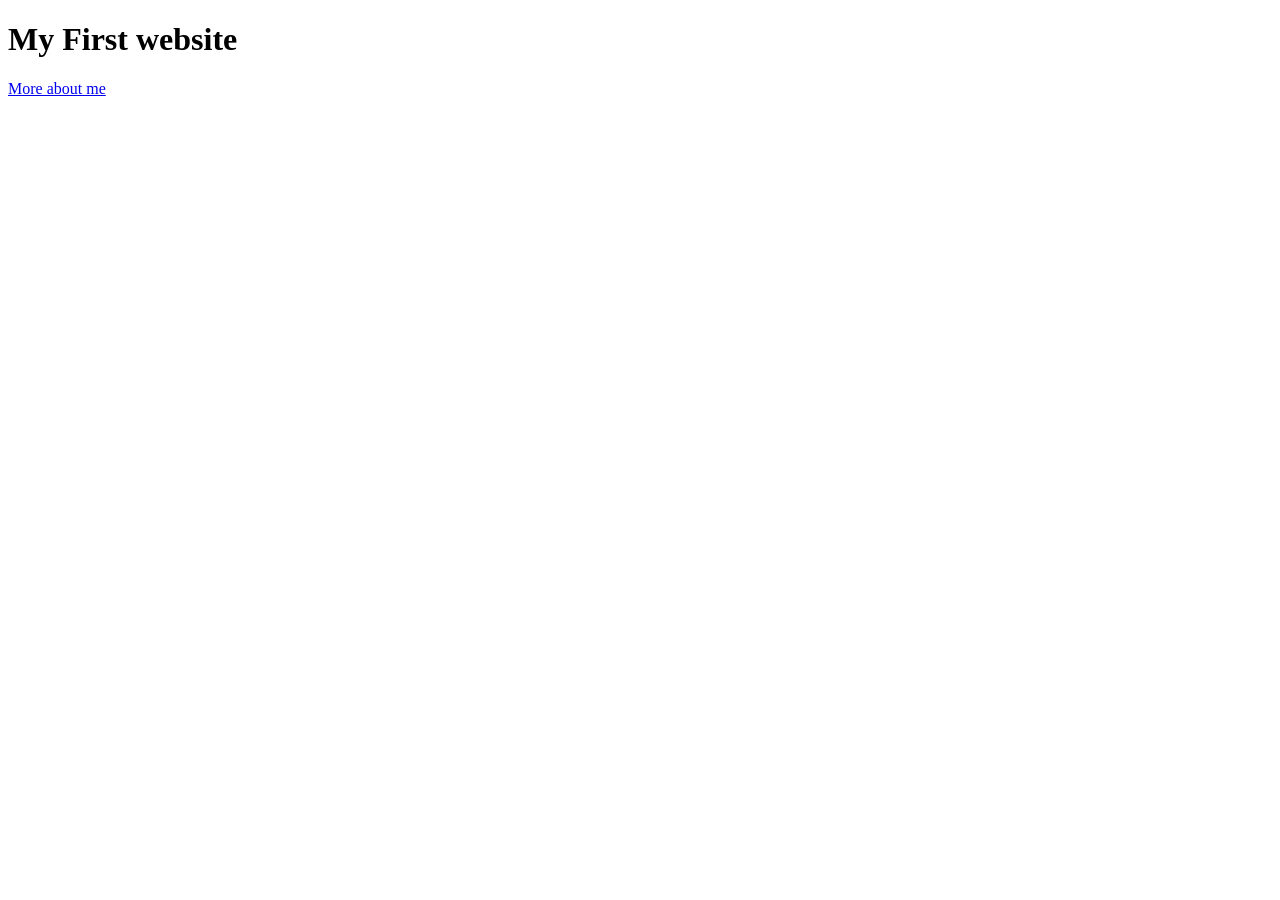
==== index.html @ 54c3e854 "first commit" ====
<!DOCTYPE html>
<!--[if lt IE 7]>      <html class="no-js lt-ie9 lt-ie8 lt-ie7"> <![endif]-->
<!--[if IE 7]>         <html class="no-js lt-ie9 lt-ie8"> <![endif]-->
<!--[if IE 8]>         <html class="no-js lt-ie9"> <![endif]-->
<!--[if gt IE 8]>      <html class="no-js"> <!--<![endif]-->
<html>
  <head>
    <meta charset="utf-8">
    <meta http-equiv="X-UA-Compatible" content="IE=edge">
    <title> Welcom to my website</title>
    <meta name="description" content="">
    <meta name="viewport" content="width=device-width, initial-scale=1">
    <link rel="stylesheet" href="">
  </head>
  <body>
    <!--[if lt IE 7]>
      <p class="browsehappy">You are using an <strong>outdated</strong> browser. Please <a href="#">upgrade your browser</a> to improve your experience.</p>
    <![endif]-->
    

    <h1>My First website</h1>

    <p> <a href=" ./aboutme.html"> More about me</p>

    <script src="" async defer></script>
  </body>
</html>
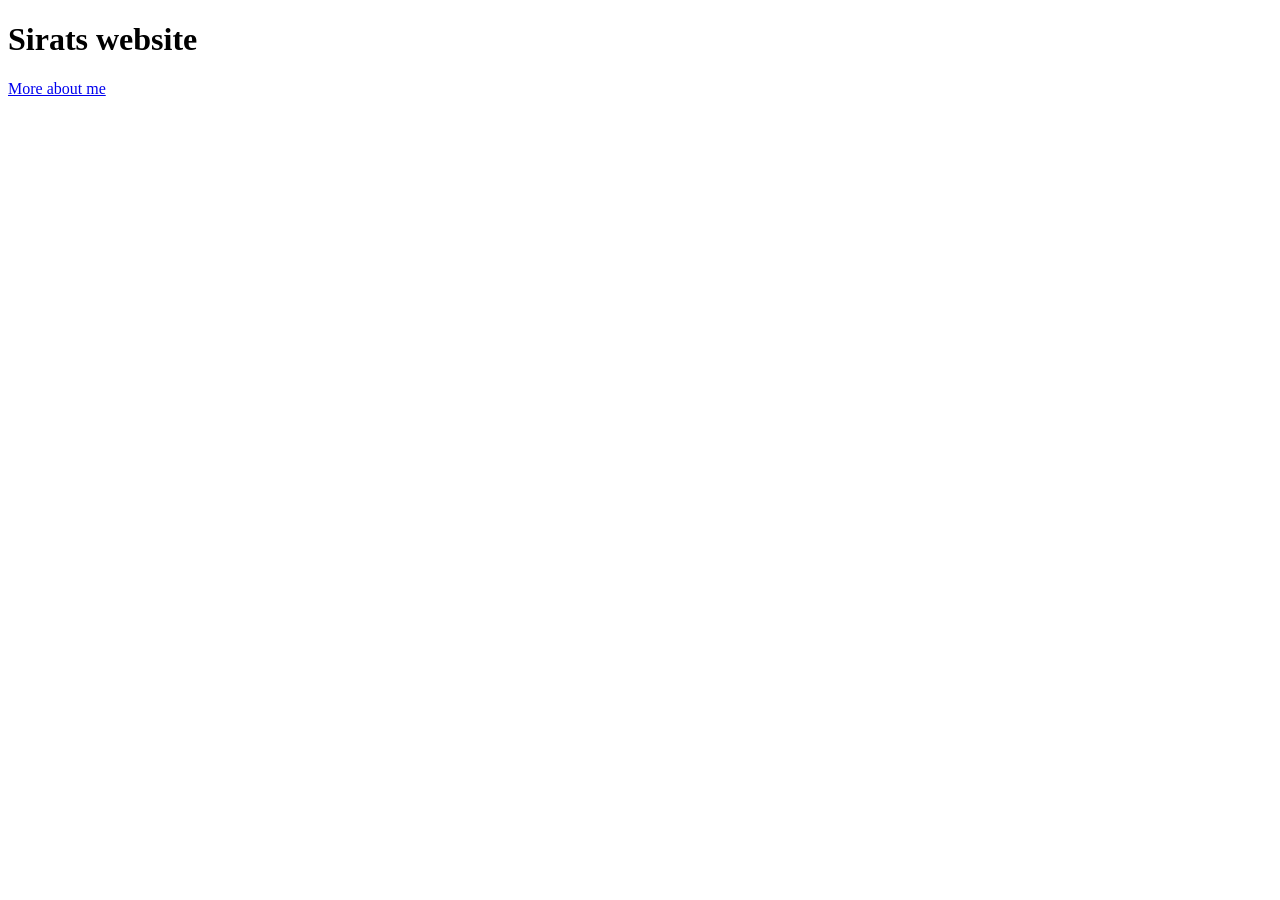
==== commit 6badf7e8: "first change" ====
--- a/index.html
+++ b/index.html
@@ -18,7 +18,7 @@
     <![endif]-->
     
 
-    <h1>My First website</h1>
+    <h1>Sirats website</h1>
 
     <p> <a href=" ./aboutme.html"> More about me</p>
 
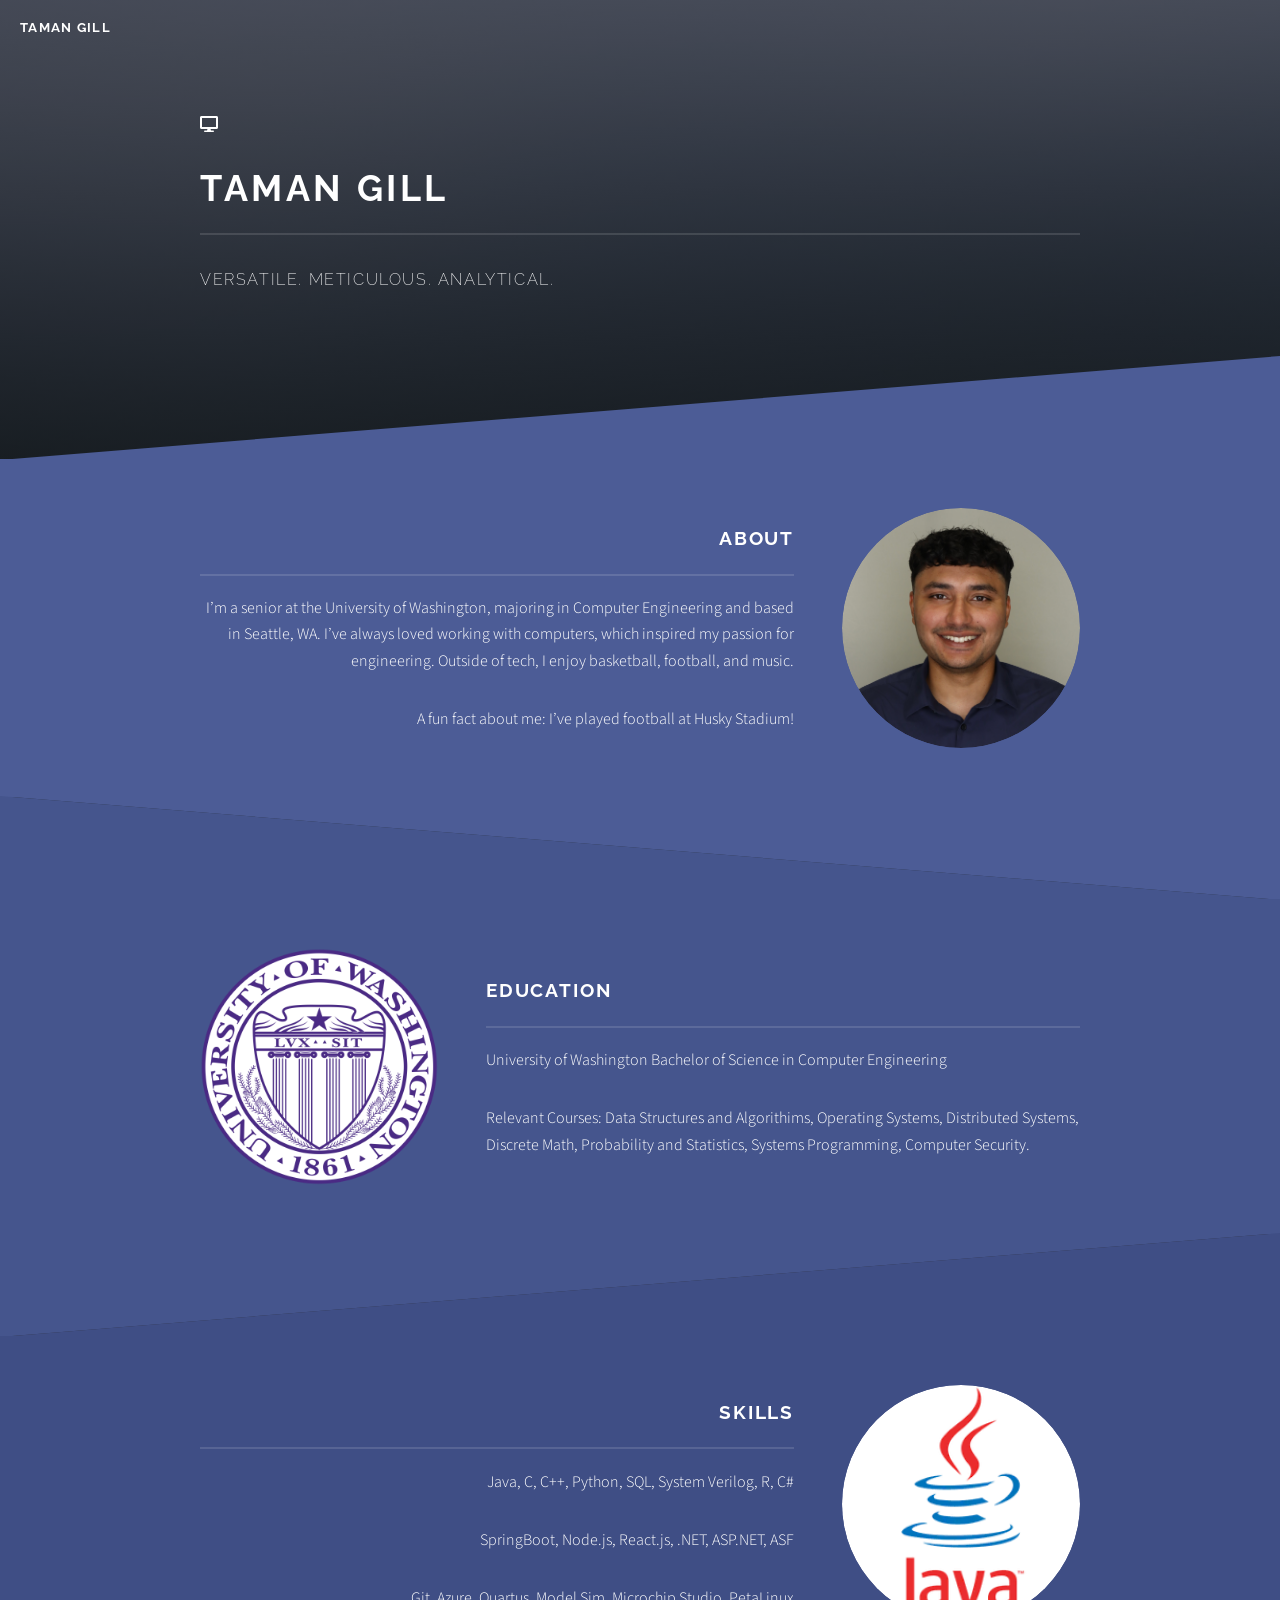
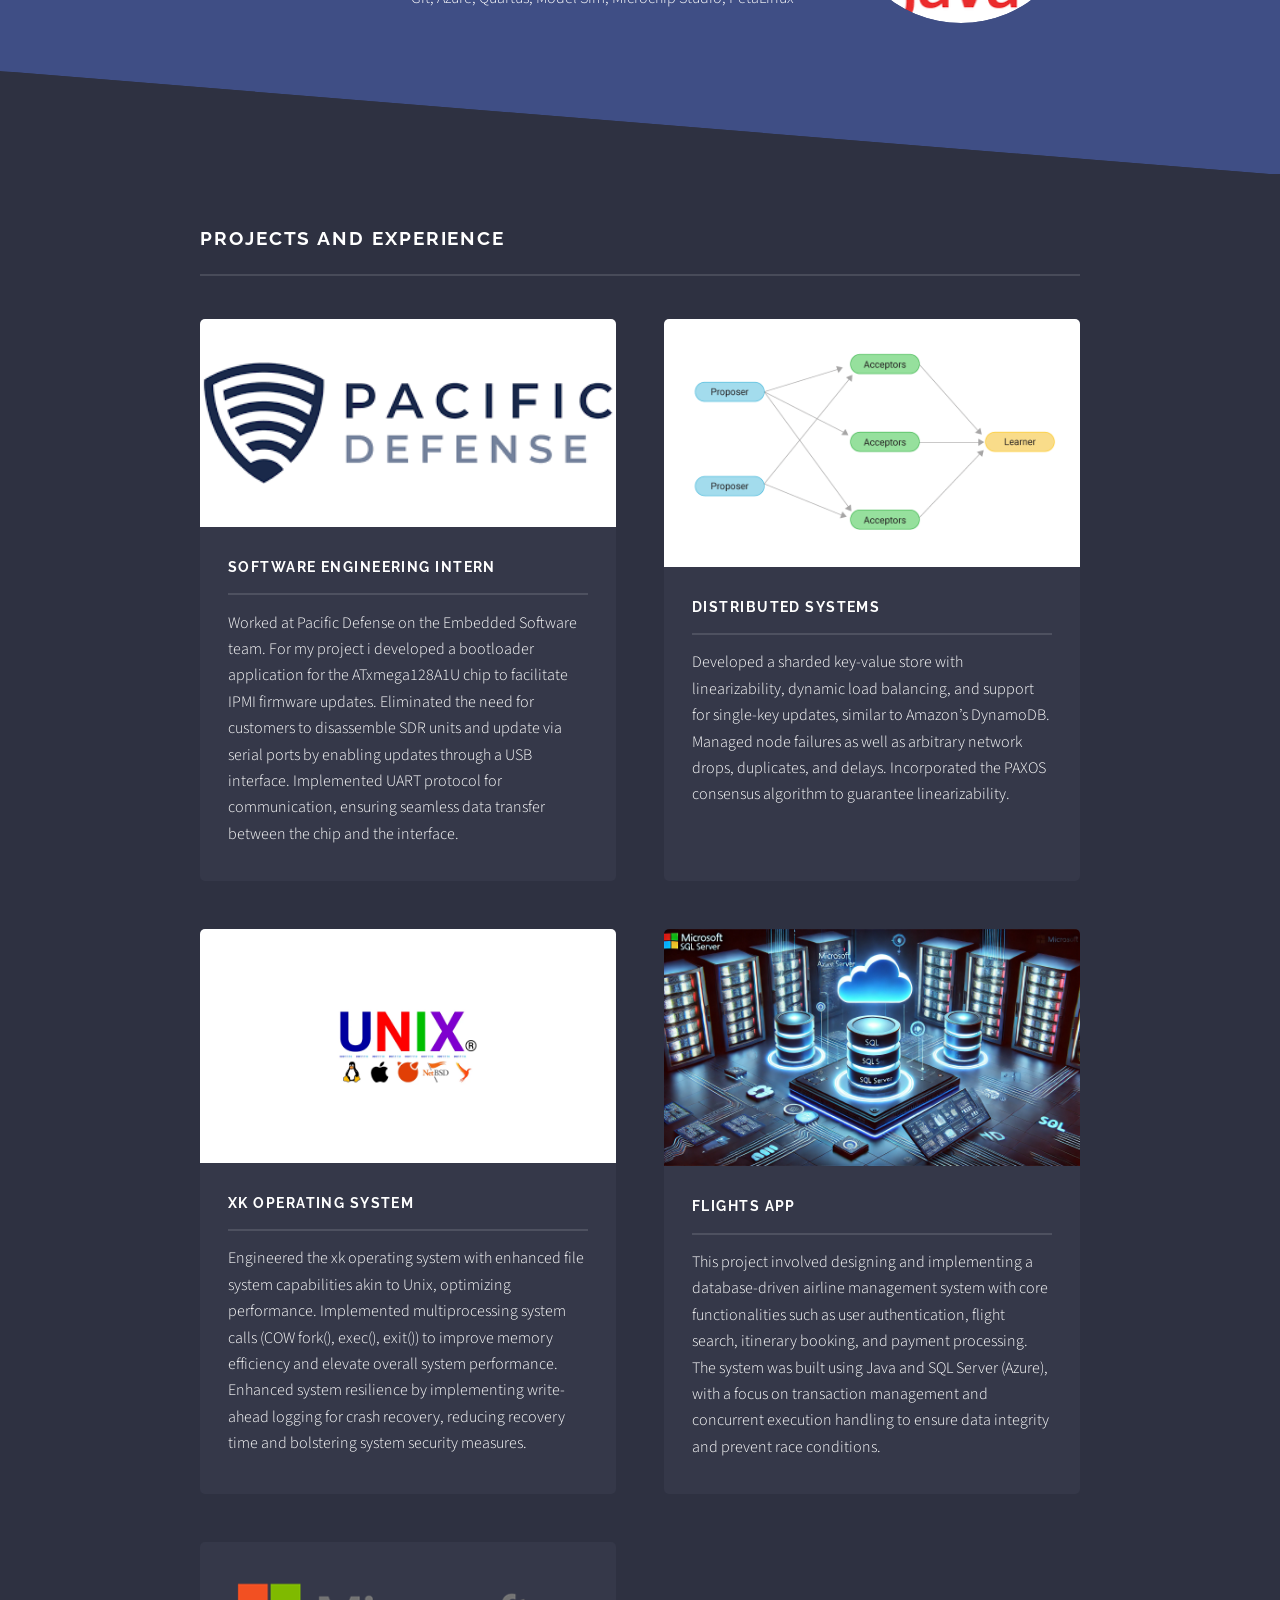
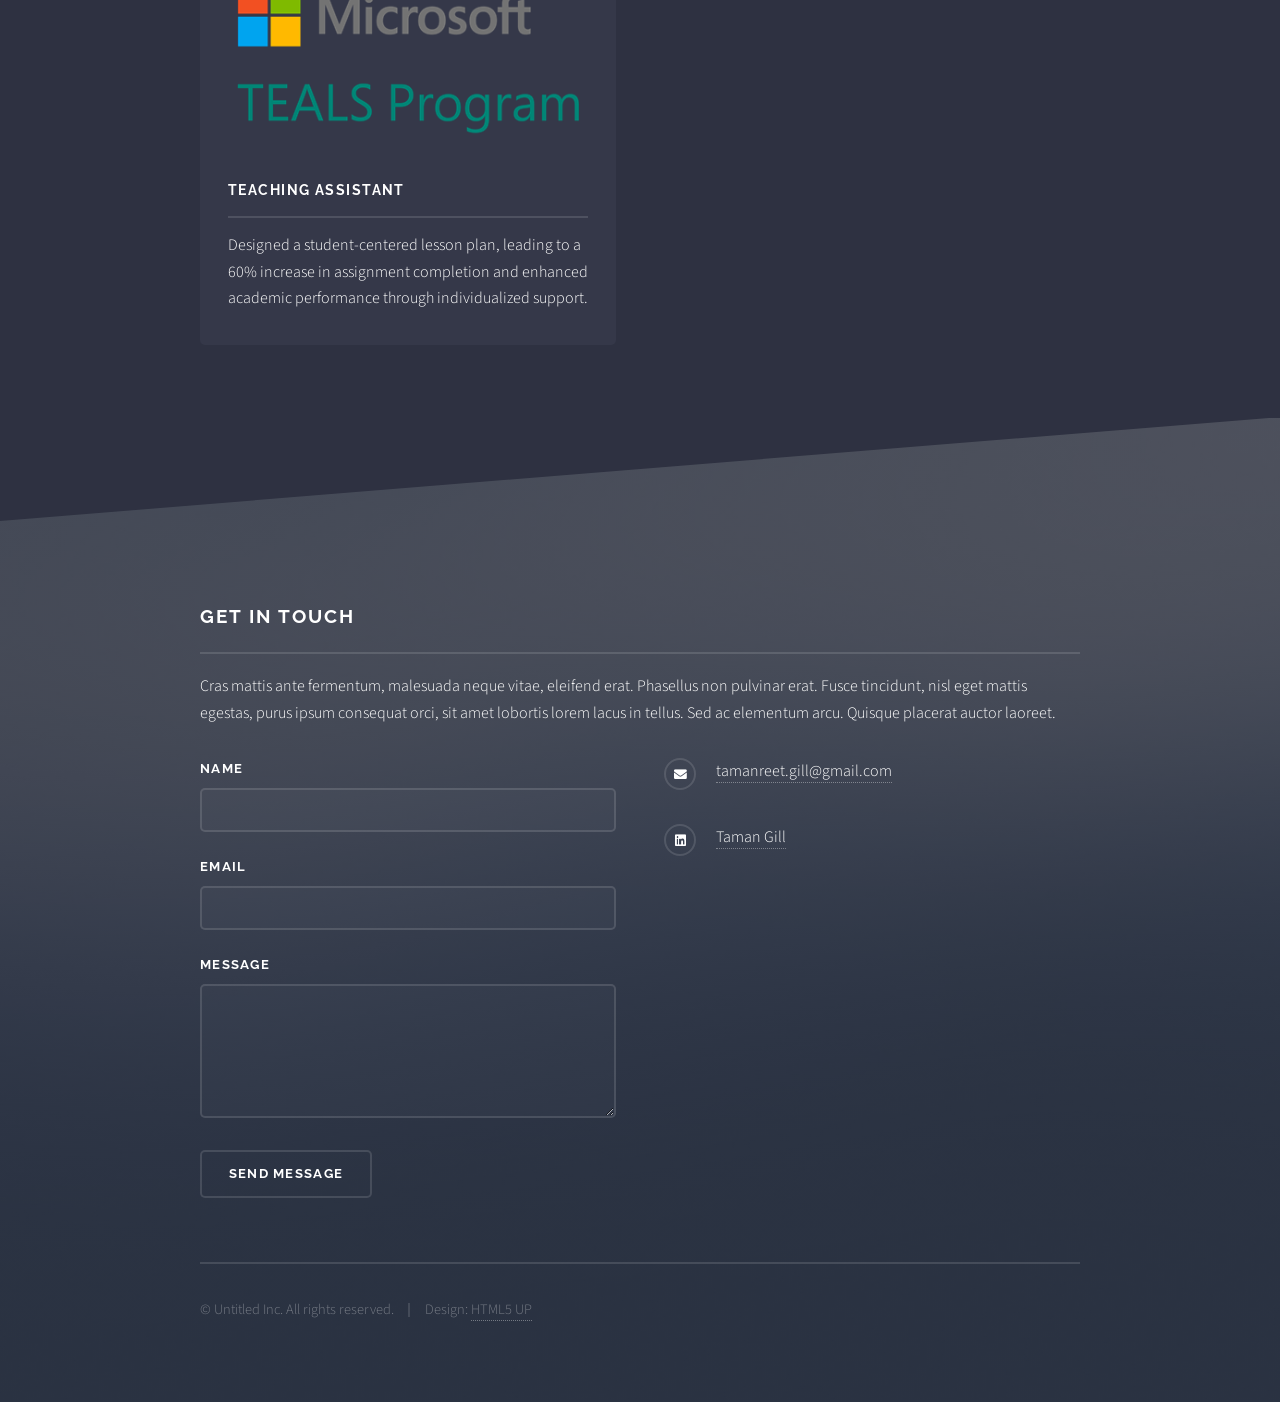
==== commit e090055b: "first commit" ====
--- a/index.html
+++ b/index.html
@@ -1,27 +1,194 @@
-<!DOCTYPE html>
-<!--[if lt IE 7]>      <html class="no-js lt-ie9 lt-ie8 lt-ie7"> <![endif]-->
-<!--[if IE 7]>         <html class="no-js lt-ie9 lt-ie8"> <![endif]-->
-<!--[if IE 8]>         <html class="no-js lt-ie9"> <![endif]-->
-<!--[if gt IE 8]>      <html class="no-js"> <!--<![endif]-->
+<!DOCTYPE HTML>
 <html>
-  <head>
-    <meta charset="utf-8">
-    <meta http-equiv="X-UA-Compatible" content="IE=edge">
-    <title> Welcom to my website</title>
-    <meta name="description" content="">
-    <meta name="viewport" content="width=device-width, initial-scale=1">
-    <link rel="stylesheet" href="">
-  </head>
-  <body>
-    <!--[if lt IE 7]>
-      <p class="browsehappy">You are using an <strong>outdated</strong> browser. Please <a href="#">upgrade your browser</a> to improve your experience.</p>
-    <![endif]-->
-    
+	<head>
+		<title>Taman Gill</title>
+		<meta charset="utf-8" />
+		<meta name="viewport" content="width=device-width, initial-scale=1, user-scalable=no" />
+		<link rel="stylesheet" href="assets/css/main.css" />
+		<noscript><link rel="stylesheet" href="assets/css/noscript.css" /></noscript>
+	</head>
+	<body class="is-preload">
 
-    <h1>Sirats website</h1>
+		<!-- Page Wrapper -->
+			<div id="page-wrapper">
 
-    <p> <a href=" ./aboutme.html"> More about me</p>
+				<!-- Header -->
+					<header id="header" class="alt">
+						<h1><a href="index.html">Taman Gill</a></h1>
+						<!-- <nav>
+							<a href="#menu">Menu</a>
+						</nav> -->
+					</header>
 
-    <script src="" async defer></script>
-  </body>
+				<!-- Menu -->
+					<!-- <nav id="menu">
+						<div class="inner">
+							<h2>Menu</h2>
+							<ul class="links">
+								<li><a href="index.html">Home</a></li>
+								<li><a href="generic.html">Generic</a></li>
+								<li><a href="elements.html">Elements</a></li>
+								<li><a href="#">Log In</a></li>
+								<li><a href="#">Sign Up</a></li>
+							</ul>
+							<a href="#" class="close">Close</a>
+						</div>
+					</nav> -->
+
+				<!-- Banner -->
+				<section id="banner">
+					<div class="inner">
+							<div class="logo">
+									<span class="fa fa-desktop"></span>
+							</div>
+							<h2>Taman Gill</h2>
+							<p>Versatile. Meticulous. Analytical.</p>
+					</div>
+				</section>
+
+
+				<!-- Wrapper -->
+					<section id="wrapper">
+
+						<!-- One -->
+							<section id="one" class="wrapper spotlight style1">
+								<div class="inner">
+									<a class="image"><img src="images/potrait.jpg" alt="" /></a>
+									<div class="content">
+										<h2 class="major">About</h2>
+										<p>I’m a senior at the University of Washington, majoring in Computer Engineering and based in Seattle, WA. I’ve always loved working with computers, which inspired my passion for engineering. Outside of tech, I enjoy basketball, football, and music.</p>
+										<p>A fun fact about me: I’ve played football at Husky Stadium!</p>										
+									</div>
+								</div>
+							</section>
+
+						<!-- Two -->
+							<section id="two" class="wrapper alt spotlight style2">
+								<div class="inner">
+									<a class="image"><img src="images/University_of_Washington_seal.svg.png" alt="" /></a>
+									<div class="content">
+										<h2 class="major">Education</h2>
+										<p>University of Washington
+											Bachelor of Science in Computer Engineering</p>
+											<p>Relevant Courses: Data Structures and Algorithims, Operating Systems, Distributed Systems, Discrete Math, Probability and Statistics, Systems Programming, Computer Security. </p>
+										
+									</div>
+								</div>
+							</section>
+
+						<!-- Three -->
+							<section id="three" class="wrapper spotlight style3">
+								<div class="inner">
+									<a class="image"><img src="images/java3.png" alt="" /></a>
+									<div class="content">
+										<h2 class="major">Skills</h2>
+										<p>Java, C, C++, Python, SQL, System Verilog, R, C#</p>
+										<p>SpringBoot, Node.js, React.js, .NET, ASP.NET, ASF</p>
+										<p>Git, Azure, Quartus, Model Sim, Microchip Studio, PetaLinux</p>
+										
+									</div>
+								</div>
+							</section>
+
+						<!-- Four -->
+							<section id="four" class="wrapper alt style1">
+								<div class="inner">
+									<h2 class="major">Projects and Experience</h2>
+									<section class="features">
+										<article>
+											<a href="https://www.pacific-defense.com/" class="image"><img src="images/pd.png" alt="" /></a>
+											<h3 class="major">Software Engineering Intern</h3>
+											<p>Worked at Pacific Defense on the Embedded Software team. For my project i developed a bootloader application for the ATxmega128A1U chip to facilitate IPMI firmware updates.
+												Eliminated the need for customers to disassemble SDR units and update via serial ports by enabling updates through a USB interface. Implemented UART protocol for communication, ensuring seamless data transfer between the chip and the
+												interface.
+											</p>
+											<!-- <a href="#" class="special">Learn more</a> -->
+										</article>
+										<article>
+											<a class="image"><img src="images/ds3.webp" alt="" /></a>
+											<h3 class="major">Distributed Systems</h3>
+											<p>Developed a sharded key-value store with linearizability, dynamic load balancing, and support for single-key updates, similar to Amazon’s DynamoDB.
+												Managed node failures as well as arbitrary network drops, duplicates, and delays.
+												Incorporated the PAXOS consensus algorithm to guarantee linearizability.</p>
+											<!-- <a href="#" class="special">Learn more</a> -->
+										</article>
+										<article>
+											<a class="image"><img src="images/unix.webp" alt="" /></a>
+											<h3 class="major">xk Operating System </h3>
+											<p>Engineered the xk operating system with enhanced file system capabilities akin to Unix, optimizing performance.
+												Implemented multiprocessing system calls (COW fork(), exec(), exit()) to improve memory efficiency and
+												elevate overall system performance.
+												Enhanced system resilience by implementing write-ahead logging for crash recovery, reducing recovery time
+												and bolstering system security measures.</p>
+											<!-- <a href="#" class="special">Learn more</a> -->
+										</article>
+										<article>
+											<a class="image"><img src="images/flightsapp.webp" alt="" /></a>
+											<h3 class="major">Flights App</h3>
+											<p>This project involved designing and implementing a database-driven airline management system with core functionalities such as user 
+												authentication, flight search, itinerary booking, and payment processing. The system was built using Java and SQL Server (Azure),
+												with a focus on transaction management and concurrent execution handling to ensure data integrity and prevent race conditions.</p>
+											<!-- <a href="#" class="special">Learn more</a> -->
+										</article>
+										<article>
+											<a class="image"><img src="images/Teals.png" alt="" /></a>
+											<h3 class="major">Teaching Assistant</h3>
+											<p>Designed a student-centered lesson plan, leading to a 60% increase in assignment completion and enhanced
+												academic performance through individualized support.</p>
+											<!-- <a href="#" class="special">Learn more</a> -->
+										</article>
+									</section>
+									<!-- <ul class="actions">
+										<li><a href="#" class="button">Browse All</a></li>
+									</ul> -->
+								</div>
+							</section>
+
+					</section>
+
+				<!-- Footer -->
+					<section id="footer">
+						<div class="inner">
+							<h2 class="major">Get in touch</h2>
+							<p>Cras mattis ante fermentum, malesuada neque vitae, eleifend erat. Phasellus non pulvinar erat. Fusce tincidunt, nisl eget mattis egestas, purus ipsum consequat orci, sit amet lobortis lorem lacus in tellus. Sed ac elementum arcu. Quisque placerat auctor laoreet.</p>
+							<form method="post" action="#">
+								<div class="fields">
+									<div class="field">
+										<label for="name">Name</label>
+										<input type="text" name="name" id="name" />
+									</div>
+									<div class="field">
+										<label for="email">Email</label>
+										<input type="email" name="email" id="email" />
+									</div>
+									<div class="field">
+										<label for="message">Message</label>
+										<textarea name="message" id="message" rows="4"></textarea>
+									</div>
+								</div>
+								<ul class="actions">
+									<li><input type="submit" value="Send Message" /></li>
+								</ul>
+							</form>
+							<ul class="contact">
+								<li class="icon solid fa-envelope"><a href="mailto:tamanreet.gill@gmail.com">tamanreet.gill@gmail.com</a></li>
+								<li class="icon brands fa-linkedin"><a href="https://www.linkedin.com/in/tamangill00/">Taman Gill</a></li>
+							</ul>
+							<ul class="copyright">
+								<li>&copy; Untitled Inc. All rights reserved.</li><li>Design: <a href="http://html5up.net">HTML5 UP</a></li>
+							</ul>
+						</div>
+					</section>
+
+			</div>
+
+		<!-- Scripts -->
+			<script src="assets/js/jquery.min.js"></script>
+			<script src="assets/js/jquery.scrollex.min.js"></script>
+			<script src="assets/js/browser.min.js"></script>
+			<script src="assets/js/breakpoints.min.js"></script>
+			<script src="assets/js/util.js"></script>
+			<script src="assets/js/main.js"></script>
+
+	</body>
 </html>
--- a/assets/css/main.css
+++ b/assets/css/main.css
@@ -0,0 +1,4165 @@
+@import url(fontawesome-all.min.css);
+@import url("https://fonts.googleapis.com/css?family=Raleway:200,700|Source+Sans+Pro:300,600,300italic,600italic");
+
+/*
+	Solid State by HTML5 UP
+	html5up.net | @ajlkn
+	Free for personal and commercial use under the CCA 3.0 license (html5up.net/license)
+*/
+
+html, body, div, span, applet, object,
+iframe, h1, h2, h3, h4, h5, h6, p, blockquote,
+pre, a, abbr, acronym, address, big, cite,
+code, del, dfn, em, img, ins, kbd, q, s, samp,
+small, strike, strong, sub, sup, tt, var, b,
+u, i, center, dl, dt, dd, ol, ul, li, fieldset,
+form, label, legend, table, caption, tbody,
+tfoot, thead, tr, th, td, article, aside,
+canvas, details, embed, figure, figcaption,
+footer, header, hgroup, menu, nav, output, ruby,
+section, summary, time, mark, audio, video {
+	margin: 0;
+	padding: 0;
+	border: 0;
+	font-size: 100%;
+	font: inherit;
+	vertical-align: baseline;}
+
+article, aside, details, figcaption, figure,
+footer, header, hgroup, menu, nav, section {
+	display: block;}
+
+body {
+	line-height: 1;
+}
+
+ol, ul {
+	list-style: none;
+}
+
+blockquote, q {
+	quotes: none;
+}
+
+	blockquote:before, blockquote:after, q:before, q:after {
+		content: '';
+		content: none;
+	}
+
+table {
+	border-collapse: collapse;
+	border-spacing: 0;
+}
+
+body {
+	-webkit-text-size-adjust: none;
+}
+
+mark {
+	background-color: transparent;
+	color: inherit;
+}
+
+input::-moz-focus-inner {
+	border: 0;
+	padding: 0;
+}
+
+input, select, textarea {
+	-moz-appearance: none;
+	-webkit-appearance: none;
+	-ms-appearance: none;
+	appearance: none;
+}
+
+/* Basic */
+
+	@-ms-viewport {
+		width: device-width;
+	}
+
+	body {
+		-ms-overflow-style: scrollbar;
+	}
+
+	@media screen and (max-width: 480px) {
+
+		html, body {
+			min-width: 320px;
+		}
+
+	}
+
+	html {
+		box-sizing: border-box;
+	}
+
+	*, *:before, *:after {
+		box-sizing: inherit;
+	}
+
+	body {
+		background-color: #2e3141;
+		background-image: linear-gradient(to top, rgba(46, 49, 65, 0.8), rgba(46, 49, 65, 0.8)), url("../../images/bg.jpg");
+		background-size: auto,
+ cover;
+		background-attachment: fixed,
+ fixed;
+		background-position: center,
+ center;
+	}
+
+		body.is-preload *, body.is-preload *:before, body.is-preload *:after {
+			-moz-animation: none !important;
+			-webkit-animation: none !important;
+			-ms-animation: none !important;
+			animation: none !important;
+			-moz-transition: none !important;
+			-webkit-transition: none !important;
+			-ms-transition: none !important;
+			transition: none !important;
+		}
+
+/* Type */
+
+	body, input, select, textarea {
+		color: #ffffff;
+		font-family: "Source Sans Pro", Helvetica, sans-serif;
+		font-size: 16.5pt;
+		font-weight: 300;
+		line-height: 1.65;
+	}
+
+		@media screen and (max-width: 1680px) {
+
+			body, input, select, textarea {
+				font-size: 13pt;
+			}
+
+		}
+
+		@media screen and (max-width: 1280px) {
+
+			body, input, select, textarea {
+				font-size: 12pt;
+			}
+
+		}
+
+		@media screen and (max-width: 980px) {
+
+			body, input, select, textarea {
+				font-size: 12pt;
+			}
+
+		}
+
+		@media screen and (max-width: 736px) {
+
+			body, input, select, textarea {
+				font-size: 12pt;
+			}
+
+		}
+
+		@media screen and (max-width: 480px) {
+
+			body, input, select, textarea {
+				font-size: 12pt;
+			}
+
+		}
+
+	a {
+		-moz-transition: color 0.2s ease-in-out, border-bottom-color 0.2s ease-in-out;
+		-webkit-transition: color 0.2s ease-in-out, border-bottom-color 0.2s ease-in-out;
+		-ms-transition: color 0.2s ease-in-out, border-bottom-color 0.2s ease-in-out;
+		transition: color 0.2s ease-in-out, border-bottom-color 0.2s ease-in-out;
+		border-bottom: dotted 1px rgba(255, 255, 255, 0.35);
+		color: #ffffff;
+		text-decoration: none;
+	}
+
+		a:hover {
+			border-bottom-color: transparent;
+			color: #ffffff !important;
+		}
+
+		a.special:not(.button) {
+			text-decoration: none;
+			border-bottom: 0;
+			display: block;
+			font-family: Raleway, Helvetica, sans-serif;
+			font-size: 0.8em;
+			font-weight: 700;
+			letter-spacing: 0.1em;
+			margin: 0 0 2em 0;
+			text-transform: uppercase;
+		}
+
+			a.special:not(.button):before {
+				-moz-osx-font-smoothing: grayscale;
+				-webkit-font-smoothing: antialiased;
+				display: inline-block;
+				font-style: normal;
+				font-variant: normal;
+				text-rendering: auto;
+				line-height: 1;
+				text-transform: none !important;
+				font-family: 'Font Awesome 5 Free';
+				font-weight: 900;
+			}
+
+			a.special:not(.button):before {
+				-moz-transition: background-color 0.2s ease-in-out;
+				-webkit-transition: background-color 0.2s ease-in-out;
+				-ms-transition: background-color 0.2s ease-in-out;
+				transition: background-color 0.2s ease-in-out;
+				border-radius: 100%;
+				border: solid 2px rgba(255, 255, 255, 0.125);
+				content: '\f105';
+				display: inline-block;
+				font-size: 1.25em;
+				height: 2em;
+				line-height: 1.75em;
+				margin-right: 0.85em;
+				text-align: center;
+				text-indent: 0.15em;
+				vertical-align: middle;
+				width: 2em;
+			}
+
+			a.special:not(.button):hover:before {
+				background-color: rgba(255, 255, 255, 0.025);
+			}
+
+			a.special:not(.button):active:before {
+				background-color: rgba(255, 255, 255, 0.075);
+			}
+
+	strong, b {
+		color: #ffffff;
+		font-weight: 600;
+	}
+
+	em, i {
+		font-style: italic;
+	}
+
+	p {
+		margin: 0 0 2em 0;
+	}
+
+	h1, h2, h3, h4, h5, h6 {
+		color: #ffffff;
+		font-family: Raleway, Helvetica, sans-serif;
+		font-weight: 700;
+		letter-spacing: 0.1em;
+		margin: 0 0 1em 0;
+		text-transform: uppercase;
+	}
+
+		h1 a, h2 a, h3 a, h4 a, h5 a, h6 a {
+			color: inherit;
+			text-decoration: none;
+			border-bottom: 0;
+		}
+
+		h1 span, h2 span, h3 span, h4 span, h5 span, h6 span {
+			font-weight: 200;
+		}
+
+		h1.major, h2.major, h3.major, h4.major, h5.major, h6.major {
+			padding-bottom: 1em;
+			border-bottom: solid 2px rgba(255, 255, 255, 0.125);
+		}
+
+	h2 {
+		font-size: 1.2em;
+	}
+
+	h3 {
+		font-size: 0.9em;
+	}
+
+	h4 {
+		font-size: 0.7em;
+	}
+
+	h5 {
+		font-size: 0.7em;
+	}
+
+	h6 {
+		font-size: 0.7em;
+	}
+
+	@media screen and (max-width: 736px) {
+
+		h2 {
+			font-size: 1em;
+		}
+
+		h3 {
+			font-size: 0.8em;
+		}
+
+	}
+
+	sub {
+		font-size: 0.8em;
+		position: relative;
+		top: 0.5em;
+	}
+
+	sup {
+		font-size: 0.8em;
+		position: relative;
+		top: -0.5em;
+	}
+
+	blockquote {
+		border-left: solid 4px rgba(255, 255, 255, 0.125);
+		font-style: italic;
+		margin: 0 0 2em 0;
+		padding: 0.5em 0 0.5em 2em;
+	}
+
+	code {
+		background: rgba(255, 255, 255, 0.025);
+		border-radius: 5px;
+		border: solid 2px rgba(255, 255, 255, 0.125);
+		font-family: "Courier New", monospace;
+		font-size: 0.9em;
+		margin: 0 0.25em;
+		padding: 0.25em 0.65em;
+	}
+
+	pre {
+		-webkit-overflow-scrolling: touch;
+		font-family: "Courier New", monospace;
+		font-size: 0.9em;
+		margin: 0 0 2em 0;
+	}
+
+		pre code {
+			display: block;
+			line-height: 1.75em;
+			padding: 1em 1.5em;
+			overflow-x: auto;
+		}
+
+	hr {
+		border: 0;
+		border-bottom: solid 2px rgba(255, 255, 255, 0.125);
+		margin: 2.5em 0;
+	}
+
+		hr.major {
+			margin: 4em 0;
+		}
+
+	.align-left {
+		text-align: left;
+	}
+
+	.align-center {
+		text-align: center;
+	}
+
+	.align-right {
+		text-align: right;
+	}
+
+/* Row */
+
+	.row {
+		display: flex;
+		flex-wrap: wrap;
+		box-sizing: border-box;
+		align-items: stretch;
+	}
+
+		.row > * {
+			box-sizing: border-box;
+		}
+
+		.row.gtr-uniform > * > :last-child {
+			margin-bottom: 0;
+		}
+
+		.row.aln-left {
+			justify-content: flex-start;
+		}
+
+		.row.aln-center {
+			justify-content: center;
+		}
+
+		.row.aln-right {
+			justify-content: flex-end;
+		}
+
+		.row.aln-top {
+			align-items: flex-start;
+		}
+
+		.row.aln-middle {
+			align-items: center;
+		}
+
+		.row.aln-bottom {
+			align-items: flex-end;
+		}
+
+		.row > .imp {
+			order: -1;
+		}
+
+		.row > .col-1 {
+			width: 8.33333%;
+		}
+
+		.row > .off-1 {
+			margin-left: 8.33333%;
+		}
+
+		.row > .col-2 {
+			width: 16.66667%;
+		}
+
+		.row > .off-2 {
+			margin-left: 16.66667%;
+		}
+
+		.row > .col-3 {
+			width: 25%;
+		}
+
+		.row > .off-3 {
+			margin-left: 25%;
+		}
+
+		.row > .col-4 {
+			width: 33.33333%;
+		}
+
+		.row > .off-4 {
+			margin-left: 33.33333%;
+		}
+
+		.row > .col-5 {
+			width: 41.66667%;
+		}
+
+		.row > .off-5 {
+			margin-left: 41.66667%;
+		}
+
+		.row > .col-6 {
+			width: 50%;
+		}
+
+		.row > .off-6 {
+			margin-left: 50%;
+		}
+
+		.row > .col-7 {
+			width: 58.33333%;
+		}
+
+		.row > .off-7 {
+			margin-left: 58.33333%;
+		}
+
+		.row > .col-8 {
+			width: 66.66667%;
+		}
+
+		.row > .off-8 {
+			margin-left: 66.66667%;
+		}
+
+		.row > .col-9 {
+			width: 75%;
+		}
+
+		.row > .off-9 {
+			margin-left: 75%;
+		}
+
+		.row > .col-10 {
+			width: 83.33333%;
+		}
+
+		.row > .off-10 {
+			margin-left: 83.33333%;
+		}
+
+		.row > .col-11 {
+			width: 91.66667%;
+		}
+
+		.row > .off-11 {
+			margin-left: 91.66667%;
+		}
+
+		.row > .col-12 {
+			width: 100%;
+		}
+
+		.row > .off-12 {
+			margin-left: 100%;
+		}
+
+		.row.gtr-0 {
+			margin-top: 0;
+			margin-left: 0em;
+		}
+
+			.row.gtr-0 > * {
+				padding: 0 0 0 0em;
+			}
+
+			.row.gtr-0.gtr-uniform {
+				margin-top: 0em;
+			}
+
+				.row.gtr-0.gtr-uniform > * {
+					padding-top: 0em;
+				}
+
+		.row.gtr-25 {
+			margin-top: 0;
+			margin-left: -0.4375em;
+		}
+
+			.row.gtr-25 > * {
+				padding: 0 0 0 0.4375em;
+			}
+
+			.row.gtr-25.gtr-uniform {
+				margin-top: -0.4375em;
+			}
+
+				.row.gtr-25.gtr-uniform > * {
+					padding-top: 0.4375em;
+				}
+
+		.row.gtr-50 {
+			margin-top: 0;
+			margin-left: -0.875em;
+		}
+
+			.row.gtr-50 > * {
+				padding: 0 0 0 0.875em;
+			}
+
+			.row.gtr-50.gtr-uniform {
+				margin-top: -0.875em;
+			}
+
+				.row.gtr-50.gtr-uniform > * {
+					padding-top: 0.875em;
+				}
+
+		.row {
+			margin-top: 0;
+			margin-left: -1.75em;
+		}
+
+			.row > * {
+				padding: 0 0 0 1.75em;
+			}
+
+			.row.gtr-uniform {
+				margin-top: -1.75em;
+			}
+
+				.row.gtr-uniform > * {
+					padding-top: 1.75em;
+				}
+
+		.row.gtr-150 {
+			margin-top: 0;
+			margin-left: -2.625em;
+		}
+
+			.row.gtr-150 > * {
+				padding: 0 0 0 2.625em;
+			}
+
+			.row.gtr-150.gtr-uniform {
+				margin-top: -2.625em;
+			}
+
+				.row.gtr-150.gtr-uniform > * {
+					padding-top: 2.625em;
+				}
+
+		.row.gtr-200 {
+			margin-top: 0;
+			margin-left: -3.5em;
+		}
+
+			.row.gtr-200 > * {
+				padding: 0 0 0 3.5em;
+			}
+
+			.row.gtr-200.gtr-uniform {
+				margin-top: -3.5em;
+			}
+
+				.row.gtr-200.gtr-uniform > * {
+					padding-top: 3.5em;
+				}
+
+		@media screen and (max-width: 1680px) {
+
+			.row {
+				display: flex;
+				flex-wrap: wrap;
+				box-sizing: border-box;
+				align-items: stretch;
+			}
+
+				.row > * {
+					box-sizing: border-box;
+				}
+
+				.row.gtr-uniform > * > :last-child {
+					margin-bottom: 0;
+				}
+
+				.row.aln-left {
+					justify-content: flex-start;
+				}
+
+				.row.aln-center {
+					justify-content: center;
+				}
+
+				.row.aln-right {
+					justify-content: flex-end;
+				}
+
+				.row.aln-top {
+					align-items: flex-start;
+				}
+
+				.row.aln-middle {
+					align-items: center;
+				}
+
+				.row.aln-bottom {
+					align-items: flex-end;
+				}
+
+				.row > .imp-xlarge {
+					order: -1;
+				}
+
+				.row > .col-1-xlarge {
+					width: 8.33333%;
+				}
+
+				.row > .off-1-xlarge {
+					margin-left: 8.33333%;
+				}
+
+				.row > .col-2-xlarge {
+					width: 16.66667%;
+				}
+
+				.row > .off-2-xlarge {
+					margin-left: 16.66667%;
+				}
+
+				.row > .col-3-xlarge {
+					width: 25%;
+				}
+
+				.row > .off-3-xlarge {
+					margin-left: 25%;
+				}
+
+				.row > .col-4-xlarge {
+					width: 33.33333%;
+				}
+
+				.row > .off-4-xlarge {
+					margin-left: 33.33333%;
+				}
+
+				.row > .col-5-xlarge {
+					width: 41.66667%;
+				}
+
+				.row > .off-5-xlarge {
+					margin-left: 41.66667%;
+				}
+
+				.row > .col-6-xlarge {
+					width: 50%;
+				}
+
+				.row > .off-6-xlarge {
+					margin-left: 50%;
+				}
+
+				.row > .col-7-xlarge {
+					width: 58.33333%;
+				}
+
+				.row > .off-7-xlarge {
+					margin-left: 58.33333%;
+				}
+
+				.row > .col-8-xlarge {
+					width: 66.66667%;
+				}
+
+				.row > .off-8-xlarge {
+					margin-left: 66.66667%;
+				}
+
+				.row > .col-9-xlarge {
+					width: 75%;
+				}
+
+				.row > .off-9-xlarge {
+					margin-left: 75%;
+				}
+
+				.row > .col-10-xlarge {
+					width: 83.33333%;
+				}
+
+				.row > .off-10-xlarge {
+					margin-left: 83.33333%;
+				}
+
+				.row > .col-11-xlarge {
+					width: 91.66667%;
+				}
+
+				.row > .off-11-xlarge {
+					margin-left: 91.66667%;
+				}
+
+				.row > .col-12-xlarge {
+					width: 100%;
+				}
+
+				.row > .off-12-xlarge {
+					margin-left: 100%;
+				}
+
+				.row.gtr-0 {
+					margin-top: 0;
+					margin-left: 0em;
+				}
+
+					.row.gtr-0 > * {
+						padding: 0 0 0 0em;
+					}
+
+					.row.gtr-0.gtr-uniform {
+						margin-top: 0em;
+					}
+
+						.row.gtr-0.gtr-uniform > * {
+							padding-top: 0em;
+						}
+
+				.row.gtr-25 {
+					margin-top: 0;
+					margin-left: -0.4375em;
+				}
+
+					.row.gtr-25 > * {
+						padding: 0 0 0 0.4375em;
+					}
+
+					.row.gtr-25.gtr-uniform {
+						margin-top: -0.4375em;
+					}
+
+						.row.gtr-25.gtr-uniform > * {
+							padding-top: 0.4375em;
+						}
+
+				.row.gtr-50 {
+					margin-top: 0;
+					margin-left: -0.875em;
+				}
+
+					.row.gtr-50 > * {
+						padding: 0 0 0 0.875em;
+					}
+
+					.row.gtr-50.gtr-uniform {
+						margin-top: -0.875em;
+					}
+
+						.row.gtr-50.gtr-uniform > * {
+							padding-top: 0.875em;
+						}
+
+				.row {
+					margin-top: 0;
+					margin-left: -1.75em;
+				}
+
+					.row > * {
+						padding: 0 0 0 1.75em;
+					}
+
+					.row.gtr-uniform {
+						margin-top: -1.75em;
+					}
+
+						.row.gtr-uniform > * {
+							padding-top: 1.75em;
+						}
+
+				.row.gtr-150 {
+					margin-top: 0;
+					margin-left: -2.625em;
+				}
+
+					.row.gtr-150 > * {
+						padding: 0 0 0 2.625em;
+					}
+
+					.row.gtr-150.gtr-uniform {
+						margin-top: -2.625em;
+					}
+
+						.row.gtr-150.gtr-uniform > * {
+							padding-top: 2.625em;
+						}
+
+				.row.gtr-200 {
+					margin-top: 0;
+					margin-left: -3.5em;
+				}
+
+					.row.gtr-200 > * {
+						padding: 0 0 0 3.5em;
+					}
+
+					.row.gtr-200.gtr-uniform {
+						margin-top: -3.5em;
+					}
+
+						.row.gtr-200.gtr-uniform > * {
+							padding-top: 3.5em;
+						}
+
+		}
+
+		@media screen and (max-width: 1280px) {
+
+			.row {
+				display: flex;
+				flex-wrap: wrap;
+				box-sizing: border-box;
+				align-items: stretch;
+			}
+
+				.row > * {
+					box-sizing: border-box;
+				}
+
+				.row.gtr-uniform > * > :last-child {
+					margin-bottom: 0;
+				}
+
+				.row.aln-left {
+					justify-content: flex-start;
+				}
+
+				.row.aln-center {
+					justify-content: center;
+				}
+
+				.row.aln-right {
+					justify-content: flex-end;
+				}
+
+				.row.aln-top {
+					align-items: flex-start;
+				}
+
+				.row.aln-middle {
+					align-items: center;
+				}
+
+				.row.aln-bottom {
+					align-items: flex-end;
+				}
+
+				.row > .imp-large {
+					order: -1;
+				}
+
+				.row > .col-1-large {
+					width: 8.33333%;
+				}
+
+				.row > .off-1-large {
+					margin-left: 8.33333%;
+				}
+
+				.row > .col-2-large {
+					width: 16.66667%;
+				}
+
+				.row > .off-2-large {
+					margin-left: 16.66667%;
+				}
+
+				.row > .col-3-large {
+					width: 25%;
+				}
+
+				.row > .off-3-large {
+					margin-left: 25%;
+				}
+
+				.row > .col-4-large {
+					width: 33.33333%;
+				}
+
+				.row > .off-4-large {
+					margin-left: 33.33333%;
+				}
+
+				.row > .col-5-large {
+					width: 41.66667%;
+				}
+
+				.row > .off-5-large {
+					margin-left: 41.66667%;
+				}
+
+				.row > .col-6-large {
+					width: 50%;
+				}
+
+				.row > .off-6-large {
+					margin-left: 50%;
+				}
+
+				.row > .col-7-large {
+					width: 58.33333%;
+				}
+
+				.row > .off-7-large {
+					margin-left: 58.33333%;
+				}
+
+				.row > .col-8-large {
+					width: 66.66667%;
+				}
+
+				.row > .off-8-large {
+					margin-left: 66.66667%;
+				}
+
+				.row > .col-9-large {
+					width: 75%;
+				}
+
+				.row > .off-9-large {
+					margin-left: 75%;
+				}
+
+				.row > .col-10-large {
+					width: 83.33333%;
+				}
+
+				.row > .off-10-large {
+					margin-left: 83.33333%;
+				}
+
+				.row > .col-11-large {
+					width: 91.66667%;
+				}
+
+				.row > .off-11-large {
+					margin-left: 91.66667%;
+				}
+
+				.row > .col-12-large {
+					width: 100%;
+				}
+
+				.row > .off-12-large {
+					margin-left: 100%;
+				}
+
+				.row.gtr-0 {
+					margin-top: 0;
+					margin-left: 0em;
+				}
+
+					.row.gtr-0 > * {
+						padding: 0 0 0 0em;
+					}
+
+					.row.gtr-0.gtr-uniform {
+						margin-top: 0em;
+					}
+
+						.row.gtr-0.gtr-uniform > * {
+							padding-top: 0em;
+						}
+
+				.row.gtr-25 {
+					margin-top: 0;
+					margin-left: -0.4375em;
+				}
+
+					.row.gtr-25 > * {
+						padding: 0 0 0 0.4375em;
+					}
+
+					.row.gtr-25.gtr-uniform {
+						margin-top: -0.4375em;
+					}
+
+						.row.gtr-25.gtr-uniform > * {
+							padding-top: 0.4375em;
+						}
+
+				.row.gtr-50 {
+					margin-top: 0;
+					margin-left: -0.875em;
+				}
+
+					.row.gtr-50 > * {
+						padding: 0 0 0 0.875em;
+					}
+
+					.row.gtr-50.gtr-uniform {
+						margin-top: -0.875em;
+					}
+
+						.row.gtr-50.gtr-uniform > * {
+							padding-top: 0.875em;
+						}
+
+				.row {
+					margin-top: 0;
+					margin-left: -1.75em;
+				}
+
+					.row > * {
+						padding: 0 0 0 1.75em;
+					}
+
+					.row.gtr-uniform {
+						margin-top: -1.75em;
+					}
+
+						.row.gtr-uniform > * {
+							padding-top: 1.75em;
+						}
+
+				.row.gtr-150 {
+					margin-top: 0;
+					margin-left: -2.625em;
+				}
+
+					.row.gtr-150 > * {
+						padding: 0 0 0 2.625em;
+					}
+
+					.row.gtr-150.gtr-uniform {
+						margin-top: -2.625em;
+					}
+
+						.row.gtr-150.gtr-uniform > * {
+							padding-top: 2.625em;
+						}
+
+				.row.gtr-200 {
+					margin-top: 0;
+					margin-left: -3.5em;
+				}
+
+					.row.gtr-200 > * {
+						padding: 0 0 0 3.5em;
+					}
+
+					.row.gtr-200.gtr-uniform {
+						margin-top: -3.5em;
+					}
+
+						.row.gtr-200.gtr-uniform > * {
+							padding-top: 3.5em;
+						}
+
+		}
+
+		@media screen and (max-width: 980px) {
+
+			.row {
+				display: flex;
+				flex-wrap: wrap;
+				box-sizing: border-box;
+				align-items: stretch;
+			}
+
+				.row > * {
+					box-sizing: border-box;
+				}
+
+				.row.gtr-uniform > * > :last-child {
+					margin-bottom: 0;
+				}
+
+				.row.aln-left {
+					justify-content: flex-start;
+				}
+
+				.row.aln-center {
+					justify-content: center;
+				}
+
+				.row.aln-right {
+					justify-content: flex-end;
+				}
+
+				.row.aln-top {
+					align-items: flex-start;
+				}
+
+				.row.aln-middle {
+					align-items: center;
+				}
+
+				.row.aln-bottom {
+					align-items: flex-end;
+				}
+
+				.row > .imp-medium {
+					order: -1;
+				}
+
+				.row > .col-1-medium {
+					width: 8.33333%;
+				}
+
+				.row > .off-1-medium {
+					margin-left: 8.33333%;
+				}
+
+				.row > .col-2-medium {
+					width: 16.66667%;
+				}
+
+				.row > .off-2-medium {
+					margin-left: 16.66667%;
+				}
+
+				.row > .col-3-medium {
+					width: 25%;
+				}
+
+				.row > .off-3-medium {
+					margin-left: 25%;
+				}
+
+				.row > .col-4-medium {
+					width: 33.33333%;
+				}
+
+				.row > .off-4-medium {
+					margin-left: 33.33333%;
+				}
+
+				.row > .col-5-medium {
+					width: 41.66667%;
+				}
+
+				.row > .off-5-medium {
+					margin-left: 41.66667%;
+				}
+
+				.row > .col-6-medium {
+					width: 50%;
+				}
+
+				.row > .off-6-medium {
+					margin-left: 50%;
+				}
+
+				.row > .col-7-medium {
+					width: 58.33333%;
+				}
+
+				.row > .off-7-medium {
+					margin-left: 58.33333%;
+				}
+
+				.row > .col-8-medium {
+					width: 66.66667%;
+				}
+
+				.row > .off-8-medium {
+					margin-left: 66.66667%;
+				}
+
+				.row > .col-9-medium {
+					width: 75%;
+				}
+
+				.row > .off-9-medium {
+					margin-left: 75%;
+				}
+
+				.row > .col-10-medium {
+					width: 83.33333%;
+				}
+
+				.row > .off-10-medium {
+					margin-left: 83.33333%;
+				}
+
+				.row > .col-11-medium {
+					width: 91.66667%;
+				}
+
+				.row > .off-11-medium {
+					margin-left: 91.66667%;
+				}
+
+				.row > .col-12-medium {
+					width: 100%;
+				}
+
+				.row > .off-12-medium {
+					margin-left: 100%;
+				}
+
+				.row.gtr-0 {
+					margin-top: 0;
+					margin-left: 0em;
+				}
+
+					.row.gtr-0 > * {
+						padding: 0 0 0 0em;
+					}
+
+					.row.gtr-0.gtr-uniform {
+						margin-top: 0em;
+					}
+
+						.row.gtr-0.gtr-uniform > * {
+							padding-top: 0em;
+						}
+
+				.row.gtr-25 {
+					margin-top: 0;
+					margin-left: -0.4375em;
+				}
+
+					.row.gtr-25 > * {
+						padding: 0 0 0 0.4375em;
+					}
+
+					.row.gtr-25.gtr-uniform {
+						margin-top: -0.4375em;
+					}
+
+						.row.gtr-25.gtr-uniform > * {
+							padding-top: 0.4375em;
+						}
+
+				.row.gtr-50 {
+					margin-top: 0;
+					margin-left: -0.875em;
+				}
+
+					.row.gtr-50 > * {
+						padding: 0 0 0 0.875em;
+					}
+
+					.row.gtr-50.gtr-uniform {
+						margin-top: -0.875em;
+					}
+
+						.row.gtr-50.gtr-uniform > * {
+							padding-top: 0.875em;
+						}
+
+				.row {
+					margin-top: 0;
+					margin-left: -1.75em;
+				}
+
+					.row > * {
+						padding: 0 0 0 1.75em;
+					}
+
+					.row.gtr-uniform {
+						margin-top: -1.75em;
+					}
+
+						.row.gtr-uniform > * {
+							padding-top: 1.75em;
+						}
+
+				.row.gtr-150 {
+					margin-top: 0;
+					margin-left: -2.625em;
+				}
+
+					.row.gtr-150 > * {
+						padding: 0 0 0 2.625em;
+					}
+
+					.row.gtr-150.gtr-uniform {
+						margin-top: -2.625em;
+					}
+
+						.row.gtr-150.gtr-uniform > * {
+							padding-top: 2.625em;
+						}
+
+				.row.gtr-200 {
+					margin-top: 0;
+					margin-left: -3.5em;
+				}
+
+					.row.gtr-200 > * {
+						padding: 0 0 0 3.5em;
+					}
+
+					.row.gtr-200.gtr-uniform {
+						margin-top: -3.5em;
+					}
+
+						.row.gtr-200.gtr-uniform > * {
+							padding-top: 3.5em;
+						}
+
+		}
+
+		@media screen and (max-width: 736px) {
+
+			.row {
+				display: flex;
+				flex-wrap: wrap;
+				box-sizing: border-box;
+				align-items: stretch;
+			}
+
+				.row > * {
+					box-sizing: border-box;
+				}
+
+				.row.gtr-uniform > * > :last-child {
+					margin-bottom: 0;
+				}
+
+				.row.aln-left {
+					justify-content: flex-start;
+				}
+
+				.row.aln-center {
+					justify-content: center;
+				}
+
+				.row.aln-right {
+					justify-content: flex-end;
+				}
+
+				.row.aln-top {
+					align-items: flex-start;
+				}
+
+				.row.aln-middle {
+					align-items: center;
+				}
+
+				.row.aln-bottom {
+					align-items: flex-end;
+				}
+
+				.row > .imp-small {
+					order: -1;
+				}
+
+				.row > .col-1-small {
+					width: 8.33333%;
+				}
+
+				.row > .off-1-small {
+					margin-left: 8.33333%;
+				}
+
+				.row > .col-2-small {
+					width: 16.66667%;
+				}
+
+				.row > .off-2-small {
+					margin-left: 16.66667%;
+				}
+
+				.row > .col-3-small {
+					width: 25%;
+				}
+
+				.row > .off-3-small {
+					margin-left: 25%;
+				}
+
+				.row > .col-4-small {
+					width: 33.33333%;
+				}
+
+				.row > .off-4-small {
+					margin-left: 33.33333%;
+				}
+
+				.row > .col-5-small {
+					width: 41.66667%;
+				}
+
+				.row > .off-5-small {
+					margin-left: 41.66667%;
+				}
+
+				.row > .col-6-small {
+					width: 50%;
+				}
+
+				.row > .off-6-small {
+					margin-left: 50%;
+				}
+
+				.row > .col-7-small {
+					width: 58.33333%;
+				}
+
+				.row > .off-7-small {
+					margin-left: 58.33333%;
+				}
+
+				.row > .col-8-small {
+					width: 66.66667%;
+				}
+
+				.row > .off-8-small {
+					margin-left: 66.66667%;
+				}
+
+				.row > .col-9-small {
+					width: 75%;
+				}
+
+				.row > .off-9-small {
+					margin-left: 75%;
+				}
+
+				.row > .col-10-small {
+					width: 83.33333%;
+				}
+
+				.row > .off-10-small {
+					margin-left: 83.33333%;
+				}
+
+				.row > .col-11-small {
+					width: 91.66667%;
+				}
+
+				.row > .off-11-small {
+					margin-left: 91.66667%;
+				}
+
+				.row > .col-12-small {
+					width: 100%;
+				}
+
+				.row > .off-12-small {
+					margin-left: 100%;
+				}
+
+				.row.gtr-0 {
+					margin-top: 0;
+					margin-left: 0em;
+				}
+
+					.row.gtr-0 > * {
+						padding: 0 0 0 0em;
+					}
+
+					.row.gtr-0.gtr-uniform {
+						margin-top: 0em;
+					}
+
+						.row.gtr-0.gtr-uniform > * {
+							padding-top: 0em;
+						}
+
+				.row.gtr-25 {
+					margin-top: 0;
+					margin-left: -0.3125em;
+				}
+
+					.row.gtr-25 > * {
+						padding: 0 0 0 0.3125em;
+					}
+
+					.row.gtr-25.gtr-uniform {
+						margin-top: -0.3125em;
+					}
+
+						.row.gtr-25.gtr-uniform > * {
+							padding-top: 0.3125em;
+						}
+
+				.row.gtr-50 {
+					margin-top: 0;
+					margin-left: -0.625em;
+				}
+
+					.row.gtr-50 > * {
+						padding: 0 0 0 0.625em;
+					}
+
+					.row.gtr-50.gtr-uniform {
+						margin-top: -0.625em;
+					}
+
+						.row.gtr-50.gtr-uniform > * {
+							padding-top: 0.625em;
+						}
+
+				.row {
+					margin-top: 0;
+					margin-left: -1.25em;
+				}
+
+					.row > * {
+						padding: 0 0 0 1.25em;
+					}
+
+					.row.gtr-uniform {
+						margin-top: -1.25em;
+					}
+
+						.row.gtr-uniform > * {
+							padding-top: 1.25em;
+						}
+
+				.row.gtr-150 {
+					margin-top: 0;
+					margin-left: -1.875em;
+				}
+
+					.row.gtr-150 > * {
+						padding: 0 0 0 1.875em;
+					}
+
+					.row.gtr-150.gtr-uniform {
+						margin-top: -1.875em;
+					}
+
+						.row.gtr-150.gtr-uniform > * {
+							padding-top: 1.875em;
+						}
+
+				.row.gtr-200 {
+					margin-top: 0;
+					margin-left: -2.5em;
+				}
+
+					.row.gtr-200 > * {
+						padding: 0 0 0 2.5em;
+					}
+
+					.row.gtr-200.gtr-uniform {
+						margin-top: -2.5em;
+					}
+
+						.row.gtr-200.gtr-uniform > * {
+							padding-top: 2.5em;
+						}
+
+		}
+
+		@media screen and (max-width: 480px) {
+
+			.row {
+				display: flex;
+				flex-wrap: wrap;
+				box-sizing: border-box;
+				align-items: stretch;
+			}
+
+				.row > * {
+					box-sizing: border-box;
+				}
+
+				.row.gtr-uniform > * > :last-child {
+					margin-bottom: 0;
+				}
+
+				.row.aln-left {
+					justify-content: flex-start;
+				}
+
+				.row.aln-center {
+					justify-content: center;
+				}
+
+				.row.aln-right {
+					justify-content: flex-end;
+				}
+
+				.row.aln-top {
+					align-items: flex-start;
+				}
+
+				.row.aln-middle {
+					align-items: center;
+				}
+
+				.row.aln-bottom {
+					align-items: flex-end;
+				}
+
+				.row > .imp-xsmall {
+					order: -1;
+				}
+
+				.row > .col-1-xsmall {
+					width: 8.33333%;
+				}
+
+				.row > .off-1-xsmall {
+					margin-left: 8.33333%;
+				}
+
+				.row > .col-2-xsmall {
+					width: 16.66667%;
+				}
+
+				.row > .off-2-xsmall {
+					margin-left: 16.66667%;
+				}
+
+				.row > .col-3-xsmall {
+					width: 25%;
+				}
+
+				.row > .off-3-xsmall {
+					margin-left: 25%;
+				}
+
+				.row > .col-4-xsmall {
+					width: 33.33333%;
+				}
+
+				.row > .off-4-xsmall {
+					margin-left: 33.33333%;
+				}
+
+				.row > .col-5-xsmall {
+					width: 41.66667%;
+				}
+
+				.row > .off-5-xsmall {
+					margin-left: 41.66667%;
+				}
+
+				.row > .col-6-xsmall {
+					width: 50%;
+				}
+
+				.row > .off-6-xsmall {
+					margin-left: 50%;
+				}
+
+				.row > .col-7-xsmall {
+					width: 58.33333%;
+				}
+
+				.row > .off-7-xsmall {
+					margin-left: 58.33333%;
+				}
+
+				.row > .col-8-xsmall {
+					width: 66.66667%;
+				}
+
+				.row > .off-8-xsmall {
+					margin-left: 66.66667%;
+				}
+
+				.row > .col-9-xsmall {
+					width: 75%;
+				}
+
+				.row > .off-9-xsmall {
+					margin-left: 75%;
+				}
+
+				.row > .col-10-xsmall {
+					width: 83.33333%;
+				}
+
+				.row > .off-10-xsmall {
+					margin-left: 83.33333%;
+				}
+
+				.row > .col-11-xsmall {
+					width: 91.66667%;
+				}
+
+				.row > .off-11-xsmall {
+					margin-left: 91.66667%;
+				}
+
+				.row > .col-12-xsmall {
+					width: 100%;
+				}
+
+				.row > .off-12-xsmall {
+					margin-left: 100%;
+				}
+
+				.row.gtr-0 {
+					margin-top: 0;
+					margin-left: 0em;
+				}
+
+					.row.gtr-0 > * {
+						padding: 0 0 0 0em;
+					}
+
+					.row.gtr-0.gtr-uniform {
+						margin-top: 0em;
+					}
+
+						.row.gtr-0.gtr-uniform > * {
+							padding-top: 0em;
+						}
+
+				.row.gtr-25 {
+					margin-top: 0;
+					margin-left: -0.3125em;
+				}
+
+					.row.gtr-25 > * {
+						padding: 0 0 0 0.3125em;
+					}
+
+					.row.gtr-25.gtr-uniform {
+						margin-top: -0.3125em;
+					}
+
+						.row.gtr-25.gtr-uniform > * {
+							padding-top: 0.3125em;
+						}
+
+				.row.gtr-50 {
+					margin-top: 0;
+					margin-left: -0.625em;
+				}
+
+					.row.gtr-50 > * {
+						padding: 0 0 0 0.625em;
+					}
+
+					.row.gtr-50.gtr-uniform {
+						margin-top: -0.625em;
+					}
+
+						.row.gtr-50.gtr-uniform > * {
+							padding-top: 0.625em;
+						}
+
+				.row {
+					margin-top: 0;
+					margin-left: -1.25em;
+				}
+
+					.row > * {
+						padding: 0 0 0 1.25em;
+					}
+
+					.row.gtr-uniform {
+						margin-top: -1.25em;
+					}
+
+						.row.gtr-uniform > * {
+							padding-top: 1.25em;
+						}
+
+				.row.gtr-150 {
+					margin-top: 0;
+					margin-left: -1.875em;
+				}
+
+					.row.gtr-150 > * {
+						padding: 0 0 0 1.875em;
+					}
+
+					.row.gtr-150.gtr-uniform {
+						margin-top: -1.875em;
+					}
+
+						.row.gtr-150.gtr-uniform > * {
+							padding-top: 1.875em;
+						}
+
+				.row.gtr-200 {
+					margin-top: 0;
+					margin-left: -2.5em;
+				}
+
+					.row.gtr-200 > * {
+						padding: 0 0 0 2.5em;
+					}
+
+					.row.gtr-200.gtr-uniform {
+						margin-top: -2.5em;
+					}
+
+						.row.gtr-200.gtr-uniform > * {
+							padding-top: 2.5em;
+						}
+
+		}
+
+		@media screen and (max-width: 360px) {
+
+			.row {
+				display: flex;
+				flex-wrap: wrap;
+				box-sizing: border-box;
+				align-items: stretch;
+			}
+
+				.row > * {
+					box-sizing: border-box;
+				}
+
+				.row.gtr-uniform > * > :last-child {
+					margin-bottom: 0;
+				}
+
+				.row.aln-left {
+					justify-content: flex-start;
+				}
+
+				.row.aln-center {
+					justify-content: center;
+				}
+
+				.row.aln-right {
+					justify-content: flex-end;
+				}
+
+				.row.aln-top {
+					align-items: flex-start;
+				}
+
+				.row.aln-middle {
+					align-items: center;
+				}
+
+				.row.aln-bottom {
+					align-items: flex-end;
+				}
+
+				.row > .imp-xxsmall {
+					order: -1;
+				}
+
+				.row > .col-1-xxsmall {
+					width: 8.33333%;
+				}
+
+				.row > .off-1-xxsmall {
+					margin-left: 8.33333%;
+				}
+
+				.row > .col-2-xxsmall {
+					width: 16.66667%;
+				}
+
+				.row > .off-2-xxsmall {
+					margin-left: 16.66667%;
+				}
+
+				.row > .col-3-xxsmall {
+					width: 25%;
+				}
+
+				.row > .off-3-xxsmall {
+					margin-left: 25%;
+				}
+
+				.row > .col-4-xxsmall {
+					width: 33.33333%;
+				}
+
+				.row > .off-4-xxsmall {
+					margin-left: 33.33333%;
+				}
+
+				.row > .col-5-xxsmall {
+					width: 41.66667%;
+				}
+
+				.row > .off-5-xxsmall {
+					margin-left: 41.66667%;
+				}
+
+				.row > .col-6-xxsmall {
+					width: 50%;
+				}
+
+				.row > .off-6-xxsmall {
+					margin-left: 50%;
+				}
+
+				.row > .col-7-xxsmall {
+					width: 58.33333%;
+				}
+
+				.row > .off-7-xxsmall {
+					margin-left: 58.33333%;
+				}
+
+				.row > .col-8-xxsmall {
+					width: 66.66667%;
+				}
+
+				.row > .off-8-xxsmall {
+					margin-left: 66.66667%;
+				}
+
+				.row > .col-9-xxsmall {
+					width: 75%;
+				}
+
+				.row > .off-9-xxsmall {
+					margin-left: 75%;
+				}
+
+				.row > .col-10-xxsmall {
+					width: 83.33333%;
+				}
+
+				.row > .off-10-xxsmall {
+					margin-left: 83.33333%;
+				}
+
+				.row > .col-11-xxsmall {
+					width: 91.66667%;
+				}
+
+				.row > .off-11-xxsmall {
+					margin-left: 91.66667%;
+				}
+
+				.row > .col-12-xxsmall {
+					width: 100%;
+				}
+
+				.row > .off-12-xxsmall {
+					margin-left: 100%;
+				}
+
+				.row.gtr-0 {
+					margin-top: 0;
+					margin-left: 0em;
+				}
+
+					.row.gtr-0 > * {
+						padding: 0 0 0 0em;
+					}
+
+					.row.gtr-0.gtr-uniform {
+						margin-top: 0em;
+					}
+
+						.row.gtr-0.gtr-uniform > * {
+							padding-top: 0em;
+						}
+
+				.row.gtr-25 {
+					margin-top: 0;
+					margin-left: -0.3125em;
+				}
+
+					.row.gtr-25 > * {
+						padding: 0 0 0 0.3125em;
+					}
+
+					.row.gtr-25.gtr-uniform {
+						margin-top: -0.3125em;
+					}
+
+						.row.gtr-25.gtr-uniform > * {
+							padding-top: 0.3125em;
+						}
+
+				.row.gtr-50 {
+					margin-top: 0;
+					margin-left: -0.625em;
+				}
+
+					.row.gtr-50 > * {
+						padding: 0 0 0 0.625em;
+					}
+
+					.row.gtr-50.gtr-uniform {
+						margin-top: -0.625em;
+					}
+
+						.row.gtr-50.gtr-uniform > * {
+							padding-top: 0.625em;
+						}
+
+				.row {
+					margin-top: 0;
+					margin-left: -1.25em;
+				}
+
+					.row > * {
+						padding: 0 0 0 1.25em;
+					}
+
+					.row.gtr-uniform {
+						margin-top: -1.25em;
+					}
+
+						.row.gtr-uniform > * {
+							padding-top: 1.25em;
+						}
+
+				.row.gtr-150 {
+					margin-top: 0;
+					margin-left: -1.875em;
+				}
+
+					.row.gtr-150 > * {
+						padding: 0 0 0 1.875em;
+					}
+
+					.row.gtr-150.gtr-uniform {
+						margin-top: -1.875em;
+					}
+
+						.row.gtr-150.gtr-uniform > * {
+							padding-top: 1.875em;
+						}
+
+				.row.gtr-200 {
+					margin-top: 0;
+					margin-left: -2.5em;
+				}
+
+					.row.gtr-200 > * {
+						padding: 0 0 0 2.5em;
+					}
+
+					.row.gtr-200.gtr-uniform {
+						margin-top: -2.5em;
+					}
+
+						.row.gtr-200.gtr-uniform > * {
+							padding-top: 2.5em;
+						}
+
+		}
+
+/* Section/Article */
+
+	section.special, article.special {
+		text-align: center;
+	}
+
+/* Form */
+
+	form {
+		margin: 0 0 2em 0;
+	}
+
+		form > :last-child {
+			margin-bottom: 0;
+		}
+
+		form > .fields {
+			display: -moz-flex;
+			display: -webkit-flex;
+			display: -ms-flex;
+			display: flex;
+			-moz-flex-wrap: wrap;
+			-webkit-flex-wrap: wrap;
+			-ms-flex-wrap: wrap;
+			flex-wrap: wrap;
+			width: calc(100% + 3em);
+			margin: -1.5em 0 2em -1.5em;
+		}
+
+			form > .fields > .field {
+				-moz-flex-grow: 0;
+				-webkit-flex-grow: 0;
+				-ms-flex-grow: 0;
+				flex-grow: 0;
+				-moz-flex-shrink: 0;
+				-webkit-flex-shrink: 0;
+				-ms-flex-shrink: 0;
+				flex-shrink: 0;
+				padding: 1.5em 0 0 1.5em;
+				width: calc(100% - 1.5em);
+			}
+
+				form > .fields > .field.half {
+					width: calc(50% - 0.75em);
+				}
+
+				form > .fields > .field.third {
+					width: calc(100%/3 - 0.5em);
+				}
+
+				form > .fields > .field.quarter {
+					width: calc(25% - 0.375em);
+				}
+
+		@media screen and (max-width: 480px) {
+
+			form > .fields {
+				width: calc(100% + 3em);
+				margin: -1.5em 0 2em -1.5em;
+			}
+
+				form > .fields > .field {
+					padding: 1.5em 0 0 1.5em;
+					width: calc(100% - 1.5em);
+				}
+
+					form > .fields > .field.half {
+						width: calc(100% - 1.5em);
+					}
+
+					form > .fields > .field.third {
+						width: calc(100% - 1.5em);
+					}
+
+					form > .fields > .field.quarter {
+						width: calc(100% - 1.5em);
+					}
+
+		}
+
+	label {
+		color: #ffffff;
+		display: block;
+		font-family: Raleway, Helvetica, sans-serif;
+		font-size: 0.8em;
+		font-weight: 700;
+		letter-spacing: 0.1em;
+		margin: 0 0 0.7em 0;
+		text-transform: uppercase;
+	}
+
+	input[type="text"],
+	input[type="password"],
+	input[type="email"],
+	input[type="tel"],
+	select,
+	textarea {
+		-moz-appearance: none;
+		-webkit-appearance: none;
+		-ms-appearance: none;
+		appearance: none;
+		background: rgba(255, 255, 255, 0.025);
+		border-radius: 5px;
+		border: none;
+		border: solid 2px rgba(255, 255, 255, 0.125);
+		color: inherit;
+		display: block;
+		outline: 0;
+		padding: 0 1em;
+		text-decoration: none;
+		width: 100%;
+	}
+
+		input[type="text"]:invalid,
+		input[type="password"]:invalid,
+		input[type="email"]:invalid,
+		input[type="tel"]:invalid,
+		select:invalid,
+		textarea:invalid {
+			box-shadow: none;
+		}
+
+		input[type="text"]:focus,
+		input[type="password"]:focus,
+		input[type="email"]:focus,
+		input[type="tel"]:focus,
+		select:focus,
+		textarea:focus {
+			border-color: #5b6ba6;
+		}
+
+	select {
+		background-image: url("data:image/svg+xml;charset=utf8,%3Csvg xmlns='http://www.w3.org/2000/svg' width='40' height='40' preserveAspectRatio='none' viewBox='0 0 40 40'%3E%3Cpath d='M9.4,12.3l10.4,10.4l10.4-10.4c0.2-0.2,0.5-0.4,0.9-0.4c0.3,0,0.6,0.1,0.9,0.4l3.3,3.3c0.2,0.2,0.4,0.5,0.4,0.9 c0,0.4-0.1,0.6-0.4,0.9L20.7,31.9c-0.2,0.2-0.5,0.4-0.9,0.4c-0.3,0-0.6-0.1-0.9-0.4L4.3,17.3c-0.2-0.2-0.4-0.5-0.4-0.9 c0-0.4,0.1-0.6,0.4-0.9l3.3-3.3c0.2-0.2,0.5-0.4,0.9-0.4S9.1,12.1,9.4,12.3z' fill='rgba(255, 255, 255, 0.125)' /%3E%3C/svg%3E");
+		background-size: 1.25rem;
+		background-repeat: no-repeat;
+		background-position: calc(100% - 1rem) center;
+		height: 2.75em;
+		padding-right: 2.75em;
+		text-overflow: ellipsis;
+	}
+
+		select option {
+			color: #ffffff;
+			background: #2e3141;
+		}
+
+		select:focus::-ms-value {
+			background-color: transparent;
+		}
+
+		select::-ms-expand {
+			display: none;
+		}
+
+	input[type="text"],
+	input[type="password"],
+	input[type="email"],
+	select {
+		height: 2.75em;
+	}
+
+	textarea {
+		padding: 0.75em 1em;
+	}
+
+	input[type="checkbox"],
+	input[type="radio"] {
+		-moz-appearance: none;
+		-webkit-appearance: none;
+		-ms-appearance: none;
+		appearance: none;
+		display: block;
+		float: left;
+		margin-right: -2em;
+		opacity: 0;
+		width: 1em;
+		z-index: -1;
+	}
+
+		input[type="checkbox"] + label,
+		input[type="radio"] + label {
+			text-decoration: none;
+			color: #ffffff;
+			cursor: pointer;
+			display: inline-block;
+			font-size: 1em;
+			font-family: "Source Sans Pro", Helvetica, sans-serif;
+			text-transform: none;
+			letter-spacing: 0;
+			font-weight: 300;
+			padding-left: 2.4em;
+			padding-right: 0.75em;
+			position: relative;
+		}
+
+			input[type="checkbox"] + label:before,
+			input[type="radio"] + label:before {
+				-moz-osx-font-smoothing: grayscale;
+				-webkit-font-smoothing: antialiased;
+				display: inline-block;
+				font-style: normal;
+				font-variant: normal;
+				text-rendering: auto;
+				line-height: 1;
+				text-transform: none !important;
+				font-family: 'Font Awesome 5 Free';
+				font-weight: 900;
+			}
+
+			input[type="checkbox"] + label:before,
+			input[type="radio"] + label:before {
+				background: rgba(255, 255, 255, 0.025);
+				border-radius: 5px;
+				border: solid 2px rgba(255, 255, 255, 0.125);
+				content: '';
+				display: inline-block;
+				font-size: 0.8em;
+				height: 2.0625em;
+				left: 0;
+				line-height: 2.0625em;
+				position: absolute;
+				text-align: center;
+				top: 0;
+				width: 2.0625em;
+			}
+
+		input[type="checkbox"]:checked + label:before,
+		input[type="radio"]:checked + label:before {
+			background: #ffffff;
+			border-color: #ffffff;
+			content: '\f00c';
+			color: #2e3141;
+		}
+
+		input[type="checkbox"]:focus + label:before,
+		input[type="radio"]:focus + label:before {
+			border-color: #4c5c96;
+		}
+
+	input[type="checkbox"] + label:before {
+		border-radius: 5px;
+	}
+
+	input[type="radio"] + label:before {
+		border-radius: 100%;
+	}
+
+	::-webkit-input-placeholder {
+		color: rgba(255, 255, 255, 0.35) !important;
+		opacity: 1.0;
+	}
+
+	:-moz-placeholder {
+		color: rgba(255, 255, 255, 0.35) !important;
+		opacity: 1.0;
+	}
+
+	::-moz-placeholder {
+		color: rgba(255, 255, 255, 0.35) !important;
+		opacity: 1.0;
+	}
+
+	:-ms-input-placeholder {
+		color: rgba(255, 255, 255, 0.35) !important;
+		opacity: 1.0;
+	}
+
+/* Box */
+
+	.box {
+		border-radius: 5px;
+		border: solid 2px rgba(255, 255, 255, 0.125);
+		margin-bottom: 2em;
+		padding: 1.5em;
+	}
+
+		.box > :last-child,
+		.box > :last-child > :last-child,
+		.box > :last-child > :last-child > :last-child {
+			margin-bottom: 0;
+		}
+
+		.box.alt {
+			border: 0;
+			border-radius: 0;
+			padding: 0;
+		}
+
+/* Icon */
+
+	.icon {
+		text-decoration: none;
+		border-bottom: none;
+		position: relative;
+	}
+
+		.icon:before {
+			-moz-osx-font-smoothing: grayscale;
+			-webkit-font-smoothing: antialiased;
+			display: inline-block;
+			font-style: normal;
+			font-variant: normal;
+			text-rendering: auto;
+			line-height: 1;
+			text-transform: none !important;
+			font-family: 'Font Awesome 5 Free';
+			font-weight: 400;
+		}
+
+		.icon > .label {
+			display: none;
+		}
+
+		.icon:before {
+			line-height: inherit;
+		}
+
+		.icon.solid:before {
+			font-weight: 900;
+		}
+
+		.icon.brands:before {
+			font-family: 'Font Awesome 5 Brands';
+		}
+
+/* Image */
+
+	.image {
+		border-radius: 5px;
+		border: 0;
+		display: inline-block;
+		position: relative;
+	}
+
+		.image img {
+			border-radius: 5px;
+			display: block;
+		}
+
+		.image.left, .image.right {
+			max-width: 40%;
+		}
+
+			.image.left img, .image.right img {
+				width: 100%;
+			}
+
+		.image.left {
+			float: left;
+			padding: 0 1.5em 1em 0;
+			top: 0.25em;
+		}
+
+		.image.right {
+			float: right;
+			padding: 0 0 1em 1.5em;
+			top: 0.25em;
+		}
+
+		.image.fit {
+			display: block;
+			margin: 0 0 2em 0;
+			width: 100%;
+		}
+
+			.image.fit img {
+				width: 100%;
+			}
+
+		.image.main {
+			display: block;
+			margin: 0 0 3em 0;
+			width: 100%;
+		}
+
+			.image.main img {
+				width: 100%;
+			}
+
+/* List */
+
+	ol {
+		list-style: decimal;
+		margin: 0 0 2em 0;
+		padding-left: 1.25em;
+	}
+
+		ol li {
+			padding-left: 0.25em;
+		}
+
+	ul {
+		list-style: disc;
+		margin: 0 0 2em 0;
+		padding-left: 1em;
+	}
+
+		ul li {
+			padding-left: 0.5em;
+		}
+
+		ul.alt {
+			list-style: none;
+			padding-left: 0;
+		}
+
+			ul.alt li {
+				border-top: solid 1px rgba(255, 255, 255, 0.125);
+				padding: 0.5em 0;
+			}
+
+				ul.alt li:first-child {
+					border-top: 0;
+					padding-top: 0;
+				}
+
+	dl {
+		margin: 0 0 2em 0;
+	}
+
+		dl dt {
+			display: block;
+			font-weight: 600;
+			margin: 0 0 1em 0;
+		}
+
+		dl dd {
+			margin-left: 2em;
+		}
+
+/* Actions */
+
+	ul.actions {
+		display: -moz-flex;
+		display: -webkit-flex;
+		display: -ms-flex;
+		display: flex;
+		cursor: default;
+		list-style: none;
+		margin-left: -1em;
+		padding-left: 0;
+	}
+
+		ul.actions li {
+			padding: 0 0 0 1em;
+			vertical-align: middle;
+		}
+
+		ul.actions.special {
+			-moz-justify-content: center;
+			-webkit-justify-content: center;
+			-ms-justify-content: center;
+			justify-content: center;
+			width: 100%;
+			margin-left: 0;
+		}
+
+			ul.actions.special li:first-child {
+				padding-left: 0;
+			}
+
+		ul.actions.stacked {
+			-moz-flex-direction: column;
+			-webkit-flex-direction: column;
+			-ms-flex-direction: column;
+			flex-direction: column;
+			margin-left: 0;
+		}
+
+			ul.actions.stacked li {
+				padding: 1.3em 0 0 0;
+			}
+
+				ul.actions.stacked li:first-child {
+					padding-top: 0;
+				}
+
+		ul.actions.fit {
+			width: calc(100% + 1em);
+		}
+
+			ul.actions.fit li {
+				-moz-flex-grow: 1;
+				-webkit-flex-grow: 1;
+				-ms-flex-grow: 1;
+				flex-grow: 1;
+				-moz-flex-shrink: 1;
+				-webkit-flex-shrink: 1;
+				-ms-flex-shrink: 1;
+				flex-shrink: 1;
+				width: 100%;
+			}
+
+				ul.actions.fit li > * {
+					width: 100%;
+				}
+
+			ul.actions.fit.stacked {
+				width: 100%;
+			}
+
+		@media screen and (max-width: 480px) {
+
+			ul.actions:not(.fixed) {
+				-moz-flex-direction: column;
+				-webkit-flex-direction: column;
+				-ms-flex-direction: column;
+				flex-direction: column;
+				margin-left: 0;
+				width: 100% !important;
+			}
+
+				ul.actions:not(.fixed) li {
+					-moz-flex-grow: 1;
+					-webkit-flex-grow: 1;
+					-ms-flex-grow: 1;
+					flex-grow: 1;
+					-moz-flex-shrink: 1;
+					-webkit-flex-shrink: 1;
+					-ms-flex-shrink: 1;
+					flex-shrink: 1;
+					padding: 1em 0 0 0;
+					text-align: center;
+					width: 100%;
+				}
+
+					ul.actions:not(.fixed) li > * {
+						width: 100%;
+					}
+
+					ul.actions:not(.fixed) li:first-child {
+						padding-top: 0;
+					}
+
+					ul.actions:not(.fixed) li input[type="submit"],
+					ul.actions:not(.fixed) li input[type="reset"],
+					ul.actions:not(.fixed) li input[type="button"],
+					ul.actions:not(.fixed) li button,
+					ul.actions:not(.fixed) li .button {
+						width: 100%;
+					}
+
+						ul.actions:not(.fixed) li input[type="submit"].icon:before,
+						ul.actions:not(.fixed) li input[type="reset"].icon:before,
+						ul.actions:not(.fixed) li input[type="button"].icon:before,
+						ul.actions:not(.fixed) li button.icon:before,
+						ul.actions:not(.fixed) li .button.icon:before {
+							margin-left: -0.5rem;
+						}
+
+		}
+
+/* Icons */
+
+	ul.icons {
+		cursor: default;
+		list-style: none;
+		padding-left: 0;
+	}
+
+		ul.icons li {
+			display: inline-block;
+			padding: 0 1em 0 0;
+		}
+
+			ul.icons li:last-child {
+				padding-right: 0;
+			}
+
+			ul.icons li .icon:before {
+				font-size: 1.25em;
+			}
+
+/* Contact */
+
+	ul.contact {
+		list-style: none;
+		padding: 0;
+	}
+
+		ul.contact li {
+			text-decoration: none;
+			margin: 2.5em 0 0 0;
+			padding: 0 0 0 3.25em;
+			position: relative;
+		}
+
+			ul.contact li:before {
+				-moz-osx-font-smoothing: grayscale;
+				-webkit-font-smoothing: antialiased;
+				display: inline-block;
+				font-style: normal;
+				font-variant: normal;
+				text-rendering: auto;
+				line-height: 1;
+				text-transform: none !important;
+				font-family: 'Font Awesome 5 Free';
+				font-weight: 400;
+			}
+
+			ul.contact li:before {
+				border-radius: 100%;
+				border: solid 2px rgba(255, 255, 255, 0.125);
+				display: inline-block;
+				font-size: 0.8em;
+				height: 2.5em;
+				left: 0;
+				line-height: 2.35em;
+				position: absolute;
+				text-align: center;
+				top: 0;
+				width: 2.5em;
+			}
+
+			ul.contact li:first-child {
+				margin-top: 0;
+			}
+
+		@media screen and (max-width: 736px) {
+
+			ul.contact li {
+				margin: 1.5em 0 0 0;
+			}
+
+		}
+
+/* Pagination */
+
+	ul.pagination {
+		cursor: default;
+		list-style: none;
+		padding-left: 0;
+	}
+
+		ul.pagination li {
+			display: inline-block;
+			padding-left: 0;
+			vertical-align: middle;
+		}
+
+			ul.pagination li > .page {
+				-moz-transition: background-color 0.2s ease-in-out, color 0.2s ease-in-out;
+				-webkit-transition: background-color 0.2s ease-in-out, color 0.2s ease-in-out;
+				-ms-transition: background-color 0.2s ease-in-out, color 0.2s ease-in-out;
+				transition: background-color 0.2s ease-in-out, color 0.2s ease-in-out;
+				border-bottom: 0;
+				border-radius: 5px;
+				display: inline-block;
+				height: 1.5em;
+				line-height: 1.5em;
+				margin: 0 0.125em;
+				min-width: 1.5em;
+				padding: 0 0.5em;
+				text-align: center;
+			}
+
+				ul.pagination li > .page:hover {
+					background-color: rgba(255, 255, 255, 0.025);
+				}
+
+				ul.pagination li > .page.active {
+					background-color: #4c5c96;
+				}
+
+			ul.pagination li:first-child {
+				padding-right: 0.75em;
+			}
+
+			ul.pagination li:last-child {
+				padding-left: 0.75em;
+			}
+
+		@media screen and (max-width: 480px) {
+
+			ul.pagination li:nth-child(n+2):nth-last-child(n+2) {
+				display: none;
+			}
+
+			ul.pagination li .button {
+				width: 100%;
+			}
+
+			ul.pagination li:first-child {
+				width: calc(50% - 2px);
+				text-align: left;
+				padding-right: 0.325em;
+			}
+
+			ul.pagination li:last-child {
+				width: calc(50% - 2px);
+				text-align: right;
+				padding-left: 0.325em;
+			}
+
+		}
+
+/* Table */
+
+	.table-wrapper {
+		-webkit-overflow-scrolling: touch;
+		overflow-x: auto;
+	}
+
+	table {
+		margin: 0 0 2em 0;
+		width: 100%;
+	}
+
+		table tbody tr {
+			border: solid 1px rgba(255, 255, 255, 0.125);
+			border-left: 0;
+			border-right: 0;
+		}
+
+			table tbody tr:nth-child(2n + 1) {
+				background-color: rgba(255, 255, 255, 0.025);
+			}
+
+		table td {
+			padding: 0.75em 0.75em;
+		}
+
+		table th {
+			color: #ffffff;
+			font-size: 0.9em;
+			font-weight: 600;
+			padding: 0 0.75em 0.75em 0.75em;
+			text-align: left;
+		}
+
+		table thead {
+			border-bottom: solid 2px rgba(255, 255, 255, 0.125);
+		}
+
+		table tfoot {
+			border-top: solid 2px rgba(255, 255, 255, 0.125);
+		}
+
+		table.alt {
+			border-collapse: separate;
+		}
+
+			table.alt tbody tr td {
+				border: solid 1px rgba(255, 255, 255, 0.125);
+				border-left-width: 0;
+				border-top-width: 0;
+			}
+
+				table.alt tbody tr td:first-child {
+					border-left-width: 1px;
+				}
+
+			table.alt tbody tr:first-child td {
+				border-top-width: 1px;
+			}
+
+			table.alt thead {
+				border-bottom: 0;
+			}
+
+			table.alt tfoot {
+				border-top: 0;
+			}
+
+/* Button */
+
+	input[type="submit"],
+	input[type="reset"],
+	input[type="button"],
+	button,
+	.button {
+		-moz-appearance: none;
+		-webkit-appearance: none;
+		-ms-appearance: none;
+		appearance: none;
+		-moz-transition: background-color 0.2s ease-in-out;
+		-webkit-transition: background-color 0.2s ease-in-out;
+		-ms-transition: background-color 0.2s ease-in-out;
+		transition: background-color 0.2s ease-in-out;
+		background-color: transparent;
+		border-radius: 5px;
+		border: 0;
+		box-shadow: inset 0 0 0 2px rgba(255, 255, 255, 0.125);
+		color: #ffffff !important;
+		cursor: pointer;
+		display: inline-block;
+		font-family: Raleway, Helvetica, sans-serif;
+		font-size: 0.8em;
+		font-weight: 700;
+		height: 3.75em;
+		letter-spacing: 0.1em;
+		line-height: 3.75em;
+		padding: 0 2.25em;
+		text-align: center;
+		text-decoration: none;
+		text-transform: uppercase;
+		white-space: nowrap;
+	}
+
+		input[type="submit"]:hover,
+		input[type="reset"]:hover,
+		input[type="button"]:hover,
+		button:hover,
+		.button:hover {
+			background-color: rgba(255, 255, 255, 0.025);
+		}
+
+		input[type="submit"]:active,
+		input[type="reset"]:active,
+		input[type="button"]:active,
+		button:active,
+		.button:active {
+			background-color: rgba(255, 255, 255, 0.075);
+		}
+
+		input[type="submit"].icon:before,
+		input[type="reset"].icon:before,
+		input[type="button"].icon:before,
+		button.icon:before,
+		.button.icon:before {
+			margin-right: 0.5em;
+			color: rgba(255, 255, 255, 0.35);
+		}
+
+		input[type="submit"].primary,
+		input[type="reset"].primary,
+		input[type="button"].primary,
+		button.primary,
+		.button.primary {
+			background-color: #4c5c96;
+			box-shadow: none;
+		}
+
+			input[type="submit"].primary:hover,
+			input[type="reset"].primary:hover,
+			input[type="button"].primary:hover,
+			button.primary:hover,
+			.button.primary:hover {
+				background-color: #53639e;
+			}
+
+			input[type="submit"].primary:active,
+			input[type="reset"].primary:active,
+			input[type="button"].primary:active,
+			button.primary:active,
+			.button.primary:active {
+				background-color: #45558d;
+			}
+
+			input[type="submit"].primary.icon:before,
+			input[type="reset"].primary.icon:before,
+			input[type="button"].primary.icon:before,
+			button.primary.icon:before,
+			.button.primary.icon:before {
+				color: #7985b0;
+			}
+
+		input[type="submit"].fit,
+		input[type="reset"].fit,
+		input[type="button"].fit,
+		button.fit,
+		.button.fit {
+			width: 100%;
+		}
+
+		input[type="submit"].small,
+		input[type="reset"].small,
+		input[type="button"].small,
+		button.small,
+		.button.small {
+			font-size: 0.6em;
+		}
+
+		input[type="submit"].large,
+		input[type="reset"].large,
+		input[type="button"].large,
+		button.large,
+		.button.large {
+			font-size: 1em;
+		}
+
+		input[type="submit"].disabled, input[type="submit"]:disabled,
+		input[type="reset"].disabled,
+		input[type="reset"]:disabled,
+		input[type="button"].disabled,
+		input[type="button"]:disabled,
+		button.disabled,
+		button:disabled,
+		.button.disabled,
+		.button:disabled {
+			opacity: 0.25;
+		}
+
+		@media screen and (max-width: 480px) {
+
+			input[type="submit"],
+			input[type="reset"],
+			input[type="button"],
+			button,
+			.button {
+				padding: 0;
+			}
+
+		}
+
+/* Features */
+
+	.features {
+		display: -moz-flex;
+		display: -webkit-flex;
+		display: -ms-flex;
+		display: flex;
+		-moz-flex-wrap: wrap;
+		-webkit-flex-wrap: wrap;
+		-ms-flex-wrap: wrap;
+		flex-wrap: wrap;
+		margin: 0 0 2em 0;
+	}
+
+		.features article {
+			padding: 1.75em 1.75em 0.1em 1.75em ;
+			background-color: #353849;
+			border-radius: 5px;
+			margin: 1.5em 3em 1.5em 0;
+			width: calc(50% - 1.5em);
+		}
+
+			.features article:nth-child(2n) {
+				margin-right: 0;
+			}
+
+			.features article .image {
+				border-radius: 5px 5px 0 0;
+				display: block;
+				margin-bottom: 1.75em;
+				margin-left: -1.75em;
+				margin-top: -1.75em;
+				position: relative;
+				width: calc(100% + 3.5em);
+			}
+
+				.features article .image img {
+					border-radius: 5px 5px 0 0;
+					width: 100%;
+				}
+
+		@media screen and (max-width: 980px) {
+
+			.features article {
+				margin: 1em 2em 1em 0;
+				width: calc(50% - 1em);
+			}
+
+		}
+
+		@media screen and (max-width: 736px) {
+
+			.features article {
+				padding: 1.5em 1.5em 0.1em 1.5em ;
+				margin: 0.875em 1.75em 0.875em 0;
+				width: calc(50% - 0.875em - 1px);
+			}
+
+				.features article .image {
+					margin-bottom: 1.5em;
+					margin-left: -1.5em;
+					margin-top: -1.5em;
+					width: calc(100% + 3em);
+				}
+
+		}
+
+		@media screen and (max-width: 480px) {
+
+			.features {
+				display: block;
+			}
+
+				.features article {
+					width: 100%;
+					margin: 0 0 2em 0 !important;
+				}
+
+		}
+
+/* Header */
+
+	#header {
+		-moz-transition: background-color 0.2s ease-in-out;
+		-webkit-transition: background-color 0.2s ease-in-out;
+		-ms-transition: background-color 0.2s ease-in-out;
+		transition: background-color 0.2s ease-in-out;
+		background-color: rgba(53, 56, 73, 0.95);
+		height: 3.5em;
+		left: 0;
+		line-height: 3.5em;
+		padding: 0 1.25em;
+		position: fixed;
+		top: 0;
+		width: 100%;
+		z-index: 10000;
+	}
+
+		#header h1 {
+			-moz-transition: opacity 0.2s ease-in-out, visibility 0.2s;
+			-webkit-transition: opacity 0.2s ease-in-out, visibility 0.2s;
+			-ms-transition: opacity 0.2s ease-in-out, visibility 0.2s;
+			transition: opacity 0.2s ease-in-out, visibility 0.2s;
+			border-bottom: 0;
+			font-size: 0.8em;
+			margin-bottom: 0;
+			opacity: 1;
+			visibility: visible;
+		}
+
+			#header h1 a {
+				border: 0;
+			}
+
+		#header nav {
+			font-family: Raleway, Helvetica, sans-serif;
+			font-size: 0.8em;
+			font-weight: 700;
+			height: 3em;
+			letter-spacing: 0.1em;
+			line-height: 3em;
+			position: absolute;
+			right: 0.7em;
+			text-transform: uppercase;
+			top: 0.7em;
+		}
+
+			#header nav a {
+				border: 0;
+				display: inline-block;
+				padding: 0 1em;
+			}
+
+				#header nav a:before {
+					float: right;
+					margin-left: 0.75em;
+				}
+
+				#header nav a[href="#menu"] {
+					text-decoration: none;
+					-moz-transition: background-color 0.2s ease-in-out;
+					-webkit-transition: background-color 0.2s ease-in-out;
+					-ms-transition: background-color 0.2s ease-in-out;
+					transition: background-color 0.2s ease-in-out;
+					border-radius: 5px;
+					box-shadow: inset 0 0 0 2px rgba(255, 255, 255, 0.125);
+					padding: 0 1.35em;
+				}
+
+					#header nav a[href="#menu"]:before {
+						-moz-osx-font-smoothing: grayscale;
+						-webkit-font-smoothing: antialiased;
+						display: inline-block;
+						font-style: normal;
+						font-variant: normal;
+						text-rendering: auto;
+						line-height: 1;
+						text-transform: none !important;
+						font-family: 'Font Awesome 5 Free';
+						font-weight: 900;
+					}
+
+					#header nav a[href="#menu"]:before {
+						content: '\f0c9';
+						line-height: inherit;
+					}
+
+					#header nav a[href="#menu"]:hover {
+						background-color: rgba(255, 255, 255, 0.025);
+					}
+
+					#header nav a[href="#menu"]:active {
+						background-color: rgba(255, 255, 255, 0.075);
+					}
+
+		#header.alt {
+			background-color: transparent;
+		}
+
+			#header.alt h1 {
+				opacity: 0;
+				visibility: hidden;
+			}
+
+		@media screen and (max-width: 736px) {
+
+			#header {
+				height: 2.75em;
+				line-height: 2.75em;
+			}
+
+				#header nav {
+					top: 0;
+					right: 0;
+					height: inherit;
+					line-height: inherit;
+				}
+
+					#header nav a {
+						height: inherit;
+						line-height: inherit;
+					}
+
+						#header nav a[href="#menu"] {
+							box-shadow: none;
+							padding: 0 1em;
+							border-radius: 0;
+						}
+
+							#header nav a[href="#menu"]:hover, #header nav a[href="#menu"]:active {
+								background-color: inherit;
+							}
+
+		}
+
+		@media screen and (max-width: 480px) {
+
+			#header nav a[href="#menu"] {
+				width: 4em;
+				white-space: nowrap;
+				text-indent: 4em;
+				position: relative;
+			}
+
+				#header nav a[href="#menu"]:before {
+					width: inherit;
+					position: absolute;
+					top: 0;
+					left: 0;
+					text-indent: 0;
+					text-align: right;
+					margin-left: 0;
+					padding-right: 1.25em;
+				}
+
+		}
+
+/* Menu */
+
+	#page-wrapper {
+		-moz-transition: -moz-filter 0.25s ease;
+		-webkit-transition: -webkit-filter 0.25s ease;
+		-ms-transition: -ms-filter 0.25s ease;
+		transition: filter 0.25s ease;
+	}
+
+	#menu {
+		-moz-align-items: center;
+		-webkit-align-items: center;
+		-ms-align-items: center;
+		align-items: center;
+		display: -moz-flex;
+		display: -webkit-flex;
+		display: -ms-flex;
+		display: flex;
+		-moz-justify-content: center;
+		-webkit-justify-content: center;
+		-ms-justify-content: center;
+		justify-content: center;
+		pointer-events: none;
+		-moz-transition: opacity 0.35s ease, visibility 0.35s;
+		-webkit-transition: opacity 0.35s ease, visibility 0.35s;
+		-ms-transition: opacity 0.35s ease, visibility 0.35s;
+		transition: opacity 0.35s ease, visibility 0.35s;
+		-moz-user-select: none;
+		-webkit-user-select: none;
+		-ms-user-select: none;
+		user-select: none;
+		-webkit-tap-highlight-color: rgba(0, 0, 0, 0);
+		background: rgba(46, 49, 65, 0.8);
+		cursor: default;
+		height: 100%;
+		left: 0;
+		opacity: 0;
+		position: fixed;
+		text-align: center;
+		top: 0;
+		visibility: hidden;
+		width: 100%;
+	}
+
+		#menu .inner {
+			padding: 2.5em 1.5em 0.5em 1.5em ;
+			-moz-transform: translateY(0.5em);
+			-webkit-transform: translateY(0.5em);
+			-ms-transform: translateY(0.5em);
+			transform: translateY(0.5em);
+			-moz-transition: opacity 0.35s ease, -moz-transform 0.35s ease;
+			-webkit-transition: opacity 0.35s ease, -webkit-transform 0.35s ease;
+			-ms-transition: opacity 0.35s ease, -ms-transform 0.35s ease;
+			transition: opacity 0.35s ease, transform 0.35s ease;
+			-webkit-overflow-scrolling: touch;
+			background: #4c5c96;
+			border-radius: 5px;
+			display: block;
+			max-width: 100%;
+			opacity: 0;
+			position: relative;
+			width: 18em;
+		}
+
+		#menu h2 {
+			border-bottom: solid 2px rgba(255, 255, 255, 0.125);
+			padding-bottom: 1em;
+		}
+
+		#menu .close {
+			background-image: url("images/close.svg");
+			background-position: 75% 25%;
+			background-repeat: no-repeat;
+			background-size: 2em 2em;
+			border: 0;
+			content: '';
+			display: block;
+			height: 4em;
+			overflow: hidden;
+			position: absolute;
+			right: 0;
+			text-align: center;
+			text-indent: 4em;
+			top: 0;
+			width: 4em;
+		}
+
+		#menu .links {
+			list-style: none;
+			margin-bottom: 1.5em;
+			padding: 0;
+		}
+
+			#menu .links li {
+				padding: 0;
+			}
+
+				#menu .links li a {
+					border-radius: 5px;
+					border: 0;
+					display: block;
+					font-family: Raleway, Helvetica, sans-serif;
+					font-size: 0.8em;
+					font-weight: 200;
+					letter-spacing: 0.1em;
+					line-height: 1.85em;
+					padding: 0.75em 0;
+					text-transform: uppercase;
+				}
+
+					#menu .links li a:hover {
+						background: #45558d;
+					}
+
+		@media screen and (max-width: 736px) {
+
+			#menu .inner {
+				max-height: 100%;
+				overflow-y: auto;
+				overflow-x: hidden;
+			}
+
+				#menu .inner .close {
+					background-size: 1.5em 1.5em;
+				}
+
+		}
+
+	body.is-menu-visible #page-wrapper {
+		-moz-filter: blur(1.5px);
+		-webkit-filter: blur(1.5px);
+		-ms-filter: blur(1.5px);
+		filter: blur(1.5px);
+	}
+
+	body.is-menu-visible #menu {
+		pointer-events: auto;
+		opacity: 1;
+		visibility: visible;
+	}
+
+		body.is-menu-visible #menu .inner {
+			-moz-transform: translateY(0);
+			-webkit-transform: translateY(0);
+			-ms-transform: translateY(0);
+			transform: translateY(0);
+			opacity: 1;
+		}
+
+/* Banner */
+
+	#banner {
+		padding: 10em 0 4.75em 0 ;
+	}
+
+		#banner .inner {
+			margin: 0 auto;
+			width: 55em;
+		}
+
+		#banner .logo {
+			-moz-transition: opacity 2s ease, -moz-transform 1s ease;
+			-webkit-transition: opacity 2s ease, -webkit-transform 1s ease;
+			-ms-transition: opacity 2s ease, -ms-transform 1s ease;
+			transition: opacity 2s ease, transform 1s ease;
+			-moz-transform: translateY(0);
+			-webkit-transform: translateY(0);
+			-ms-transform: translateY(0);
+			transform: translateY(0);
+			opacity: 1;
+			margin: 0 0 1.3em 0;
+		}
+
+			#banner .logo .icon {
+				border-radius: 100%;
+				border: solid 2px rgba(255, 255, 255, 0.125);
+				cursor: default;
+				display: inline-block;
+				font-size: 2em;
+				height: 2.25em;
+				line-height: 2.25em;
+				text-align: center;
+				width: 2.25em;
+			}
+
+		#banner h2 {
+			-moz-transition: opacity 0.5s ease, -moz-transform 0.5s ease, -moz-filter 0.25s ease;
+			-webkit-transition: opacity 0.5s ease, -webkit-transform 0.5s ease, -webkit-filter 0.25s ease;
+			-ms-transition: opacity 0.5s ease, -ms-transform 0.5s ease, -ms-filter 0.25s ease;
+			transition: opacity 0.5s ease, transform 0.5s ease, filter 0.25s ease;
+			-moz-transform: translateX(0);
+			-webkit-transform: translateX(0);
+			-ms-transform: translateX(0);
+			transform: translateX(0);
+			-moz-transition-delay: 0.65s;
+			-webkit-transition-delay: 0.65s;
+			-ms-transition-delay: 0.65s;
+			transition-delay: 0.65s;
+			-moz-filter: blur(0);
+			-webkit-filter: blur(0);
+			-ms-filter: blur(0);
+			filter: blur(0);
+			opacity: 1;
+			border-bottom: solid 2px rgba(255, 255, 255, 0.125);
+			font-size: 2.25em;
+			margin-bottom: 0.8em;
+			padding-bottom: 0.4em;
+		}
+
+		#banner p {
+			-moz-transition: opacity 0.5s ease, -moz-transform 0.5s ease, -moz-filter 0.25s ease;
+			-webkit-transition: opacity 0.5s ease, -webkit-transform 0.5s ease, -webkit-filter 0.25s ease;
+			-ms-transition: opacity 0.5s ease, -ms-transform 0.5s ease, -ms-filter 0.25s ease;
+			transition: opacity 0.5s ease, transform 0.5s ease, filter 0.25s ease;
+			-moz-transform: translateX(0);
+			-webkit-transform: translateX(0);
+			-ms-transform: translateX(0);
+			transform: translateX(0);
+			-moz-transition-delay: 0.8s;
+			-webkit-transition-delay: 0.8s;
+			-ms-transition-delay: 0.8s;
+			transition-delay: 0.8s;
+			-moz-filter: blur(0);
+			-webkit-filter: blur(0);
+			-ms-filter: blur(0);
+			filter: blur(0);
+			opacity: 1;
+			font-family: Raleway, Helvetica, sans-serif;
+			font-size: 1em;
+			font-weight: 200;
+			letter-spacing: 0.1em;
+			line-height: 2;
+			text-transform: uppercase;
+		}
+
+		@media screen and (max-width: 1280px) {
+
+			#banner {
+				padding: 7em 0 8.25em 0 ;
+				background-color: #2e3141;
+				background-image: linear-gradient(to top, rgba(21, 21, 23, 0.8), rgba(46, 49, 65, 0.8)), url("../../images/bg.jpg");
+				background-size: auto,
+ cover;
+				background-position: center,
+ center;
+				margin-bottom: -6.5em;
+			}
+
+		}
+
+		@media screen and (max-width: 980px) {
+
+			#banner {
+				padding: 12em 3em 12.375em 3em ;
+				margin-bottom: -4.75em;
+			}
+
+				#banner .inner {
+					width: 100%;
+				}
+
+		}
+
+		@media screen and (max-width: 736px) {
+
+			#banner {
+				padding: 5em 2em 4.25em 2em ;
+				margin-bottom: -2.5em;
+			}
+
+				#banner .logo {
+					margin: 0 0 1em 0;
+				}
+
+					#banner .logo .icon {
+						font-size: 1.5em;
+					}
+
+				#banner h2 {
+					font-size: 1.5em;
+				}
+
+				#banner p {
+					font-size: 0.8em;
+				}
+
+		}
+
+		body.is-preload #banner .logo {
+			-moz-transform: translateY(0.5em);
+			-webkit-transform: translateY(0.5em);
+			-ms-transform: translateY(0.5em);
+			transform: translateY(0.5em);
+			opacity: 0;
+		}
+
+		body.is-preload #banner h2 {
+			opacity: 0;
+			-moz-transform: translateX(0.25em);
+			-webkit-transform: translateX(0.25em);
+			-ms-transform: translateX(0.25em);
+			transform: translateX(0.25em);
+			-moz-filter: blur(2px);
+			-webkit-filter: blur(2px);
+			-ms-filter: blur(2px);
+			filter: blur(2px);
+		}
+
+		body.is-preload #banner p {
+			opacity: 0;
+			-moz-transform: translateX(0.5em);
+			-webkit-transform: translateX(0.5em);
+			-ms-transform: translateX(0.5em);
+			transform: translateX(0.5em);
+			-moz-filter: blur(2px);
+			-webkit-filter: blur(2px);
+			-ms-filter: blur(2px);
+			filter: blur(2px);
+		}
+		#banner .portrait {
+			border-radius: 50%; /* Makes the image circular */
+			width: 100px; /* Adjust the size */
+			height: 100px; /* Ensure it's square for the circle */
+			margin: 0 auto 1em; /* Centers the image and adds space below */
+			display: block; /* Ensures it's treated as a block element */
+			border: 3px solid rgba(255, 255, 255, 0.125); /* Optional: Add a border */
+	}
+	
+
+/* Wrapper */
+
+	#wrapper > header {
+		padding: 11em 0 2.25em 0 ;
+	}
+
+		#wrapper > header .inner {
+			margin: 0 auto;
+			width: 55em;
+		}
+
+		#wrapper > header h2 {
+			border-bottom: solid 2px rgba(255, 255, 255, 0.125);
+			font-size: 2em;
+			margin-bottom: 0.8em;
+			padding-bottom: 0.4em;
+		}
+
+		#wrapper > header p {
+			font-family: Raleway, Helvetica, sans-serif;
+			font-size: 1em;
+			font-weight: 200;
+			letter-spacing: 0.1em;
+			line-height: 2;
+			text-transform: uppercase;
+		}
+
+	@media screen and (max-width: 1280px) {
+
+		#wrapper > header {
+			padding: 9em 0 6.25em 0 ;
+			background-color: #2e3141;
+			background-image: linear-gradient(to top, rgba(0, 0, 0, 0.8), rgba(46, 49, 65, 0.8)), url("../../images/bg.jpg");
+			background-size: auto,
+ cover;
+			background-position: center,
+ 0% 30%;
+			margin-bottom: -6.5em;
+		}
+
+	}
+
+	@media screen and (max-width: 980px) {
+
+		#wrapper > header {
+			padding: 11em 3em 7.375em 3em ;
+			background-size: auto,
+ cover;
+			background-position: center,
+ 0% 0%;
+			margin-bottom: -4.75em;
+		}
+
+			#wrapper > header .inner {
+				width: 100%;
+			}
+
+	}
+
+	@media screen and (max-width: 736px) {
+
+		#wrapper > header {
+			padding: 6.5em 2em 3em 2em ;
+			background-size: auto,
+ 125%;
+			margin-bottom: -2.5em;
+		}
+
+			#wrapper > header h2 {
+				font-size: 1.25em;
+			}
+
+			#wrapper > header p {
+				font-size: 0.8em;
+			}
+
+	}
+
+	.wrapper {
+		background-color: #2e3141;
+		margin: 6.5em 0;
+		position: relative;
+	}
+
+		.wrapper:before, .wrapper:after {
+			background-image: url("data:image/svg+xml;charset=utf8,%3Csvg xmlns='http://www.w3.org/2000/svg' width='100' height='100' viewBox='0 0 100 100' preserveAspectRatio='none'%3E%3Cpolygon points='0,100 100,0 100,100' style='fill:%232e3141%3B' /%3E%3C/svg%3E");
+		}
+
+		.wrapper:before {
+			box-shadow: inset 0 -1px 0 0 #2e3141, 0 1px 0 0 #2e3141;
+		}
+
+		.wrapper:after {
+			box-shadow: inset 0 -1px 0 0 #2e3141, 0 1px 0 0 #2e3141;
+		}
+
+		.wrapper:before, .wrapper:after {
+			background-repeat: no-repeat;
+			background-size: 100% 100%;
+			content: '';
+			display: block;
+			height: 6.5em;
+			position: absolute;
+			width: 100%;
+		}
+
+		.wrapper:before {
+			left: 0;
+			top: -6.5em;
+		}
+
+		.wrapper:after {
+			-moz-transform: scaleY(-1);
+			-webkit-transform: scaleY(-1);
+			-ms-transform: scaleY(-1);
+			transform: scaleY(-1);
+			bottom: -6.5em;
+			left: 0;
+		}
+
+		.wrapper.alt:before {
+			-moz-transform: scaleX(-1);
+			-webkit-transform: scaleX(-1);
+			-ms-transform: scaleX(-1);
+			transform: scaleX(-1);
+		}
+
+		.wrapper.alt:after {
+			-moz-transform: scaleY(-1) scaleX(-1);
+			-webkit-transform: scaleY(-1) scaleX(-1);
+			-ms-transform: scaleY(-1) scaleX(-1);
+			transform: scaleY(-1) scaleX(-1);
+		}
+
+		.wrapper .inner {
+			padding: 3em 0 1em 0 ;
+			margin: 0 auto;
+			width: 55em;
+		}
+
+		.wrapper.style2 {
+			background-color: #353849;
+		}
+
+			.wrapper.style2:before, .wrapper.style2:after {
+				background-image: url("data:image/svg+xml;charset=utf8,%3Csvg xmlns='http://www.w3.org/2000/svg' width='100' height='100' viewBox='0 0 100 100' preserveAspectRatio='none'%3E%3Cpolygon points='0,100 100,0 100,100' style='fill:%23353849%3B' /%3E%3C/svg%3E");
+			}
+
+			.wrapper.style2:before {
+				box-shadow: inset 0 -1px 0 0 #353849, 0 1px 0 0 #353849;
+			}
+
+			.wrapper.style2:after {
+				box-shadow: inset 0 -1px 0 0 #353849, 0 1px 0 0 #353849;
+			}
+
+		.wrapper.style3 {
+			background-color: #3d4051;
+		}
+
+			.wrapper.style3:before, .wrapper.style3:after {
+				background-image: url("data:image/svg+xml;charset=utf8,%3Csvg xmlns='http://www.w3.org/2000/svg' width='100' height='100' viewBox='0 0 100 100' preserveAspectRatio='none'%3E%3Cpolygon points='0,100 100,0 100,100' style='fill:%233d4051%3B' /%3E%3C/svg%3E");
+			}
+
+			.wrapper.style3:before {
+				box-shadow: inset 0 -1px 0 0 #3d4051, 0 1px 0 0 #3d4051;
+			}
+
+			.wrapper.style3:after {
+				box-shadow: inset 0 -1px 0 0 #3d4051, 0 1px 0 0 #3d4051;
+			}
+
+		.wrapper.style4 {
+			background-color: #454858;
+		}
+
+			.wrapper.style4:before, .wrapper.style4:after {
+				background-image: url("data:image/svg+xml;charset=utf8,%3Csvg xmlns='http://www.w3.org/2000/svg' width='100' height='100' viewBox='0 0 100 100' preserveAspectRatio='none'%3E%3Cpolygon points='0,100 100,0 100,100' style='fill:%23454858%3B' /%3E%3C/svg%3E");
+			}
+
+			.wrapper.style4:before {
+				box-shadow: inset 0 -1px 0 0 #454858, 0 1px 0 0 #454858;
+			}
+
+			.wrapper.style4:after {
+				box-shadow: inset 0 -1px 0 0 #454858, 0 1px 0 0 #454858;
+			}
+
+		.wrapper.style5 {
+			background-color: #4d5060;
+		}
+
+			.wrapper.style5:before, .wrapper.style5:after {
+				background-image: url("data:image/svg+xml;charset=utf8,%3Csvg xmlns='http://www.w3.org/2000/svg' width='100' height='100' viewBox='0 0 100 100' preserveAspectRatio='none'%3E%3Cpolygon points='0,100 100,0 100,100' style='fill:%234d5060%3B' /%3E%3C/svg%3E");
+			}
+
+			.wrapper.style5:before {
+				box-shadow: inset 0 -1px 0 0 #4d5060, 0 1px 0 0 #4d5060;
+			}
+
+			.wrapper.style5:after {
+				box-shadow: inset 0 -1px 0 0 #4d5060, 0 1px 0 0 #4d5060;
+			}
+
+		.wrapper.style6 {
+			background-color: #555867;
+		}
+
+			.wrapper.style6:before, .wrapper.style6:after {
+				background-image: url("data:image/svg+xml;charset=utf8,%3Csvg xmlns='http://www.w3.org/2000/svg' width='100' height='100' viewBox='0 0 100 100' preserveAspectRatio='none'%3E%3Cpolygon points='0,100 100,0 100,100' style='fill:%23555867%3B' /%3E%3C/svg%3E");
+			}
+
+			.wrapper.style6:before {
+				box-shadow: inset 0 -1px 0 0 #555867, 0 1px 0 0 #555867;
+			}
+
+			.wrapper.style6:after {
+				box-shadow: inset 0 -1px 0 0 #555867, 0 1px 0 0 #555867;
+			}
+
+		.wrapper.spotlight {
+			background-color: #4c5c96;
+		}
+
+			.wrapper.spotlight:before, .wrapper.spotlight:after {
+				background-image: url("data:image/svg+xml;charset=utf8,%3Csvg xmlns='http://www.w3.org/2000/svg' width='100' height='100' viewBox='0 0 100 100' preserveAspectRatio='none'%3E%3Cpolygon points='0,100 100,0 100,100' style='fill:%234c5c96%3B' /%3E%3C/svg%3E");
+			}
+
+			.wrapper.spotlight:before {
+				box-shadow: inset 0 -1px 0 0 #4c5c96, 0 1px 0 0 #4c5c96;
+			}
+
+			.wrapper.spotlight:after {
+				box-shadow: inset 0 -1px 0 0 #4c5c96, 0 1px 0 0 #4c5c96;
+			}
+
+			.wrapper.spotlight .inner {
+				display: -moz-flex;
+				display: -webkit-flex;
+				display: -ms-flex;
+				display: flex;
+				-moz-align-items: center;
+				-webkit-align-items: center;
+				-ms-align-items: center;
+				align-items: center;
+				-moz-flex-direction: row;
+				-webkit-flex-direction: row;
+				-ms-flex-direction: row;
+				flex-direction: row;
+			}
+
+			.wrapper.spotlight .image {
+				border-radius: 100%;
+				margin: 0 3em 2em 0;
+				width: 22em;
+				overflow: hidden;
+				-ms-flex: 1;
+			}
+
+				.wrapper.spotlight .image img {
+					border-radius: 100%;
+					width: 100%;
+				}
+
+			.wrapper.spotlight .content {
+				width: 100%;
+				-ms-flex: 2;
+			}
+
+			.wrapper.spotlight:nth-child(2n - 1) .inner {
+				-moz-flex-direction: row-reverse;
+				-webkit-flex-direction: row-reverse;
+				-ms-flex-direction: row-reverse;
+				flex-direction: row-reverse;
+				text-align: right;
+			}
+
+			.wrapper.spotlight:nth-child(2n - 1) .image {
+				margin: 0 0 2em 3em;
+			}
+
+			.wrapper.spotlight.style2 {
+				background-color: #45558d;
+			}
+
+				.wrapper.spotlight.style2:before, .wrapper.spotlight.style2:after {
+					background-image: url("data:image/svg+xml;charset=utf8,%3Csvg xmlns='http://www.w3.org/2000/svg' width='100' height='100' viewBox='0 0 100 100' preserveAspectRatio='none'%3E%3Cpolygon points='0,100 100,0 100,100' style='fill:%2345558d%3B' /%3E%3C/svg%3E");
+				}
+
+				.wrapper.spotlight.style2:before {
+					box-shadow: inset 0 -1px 0 0 #45558d, 0 1px 0 0 #45558d;
+				}
+
+				.wrapper.spotlight.style2:after {
+					box-shadow: inset 0 -1px 0 0 #45558d, 0 1px 0 0 #45558d;
+				}
+
+			.wrapper.spotlight.style3 {
+				background-color: #3f4e85;
+			}
+
+				.wrapper.spotlight.style3:before, .wrapper.spotlight.style3:after {
+					background-image: url("data:image/svg+xml;charset=utf8,%3Csvg xmlns='http://www.w3.org/2000/svg' width='100' height='100' viewBox='0 0 100 100' preserveAspectRatio='none'%3E%3Cpolygon points='0,100 100,0 100,100' style='fill:%233f4e85%3B' /%3E%3C/svg%3E");
+				}
+
+				.wrapper.spotlight.style3:before {
+					box-shadow: inset 0 -1px 0 0 #3f4e85, 0 1px 0 0 #3f4e85;
+				}
+
+				.wrapper.spotlight.style3:after {
+					box-shadow: inset 0 -1px 0 0 #3f4e85, 0 1px 0 0 #3f4e85;
+				}
+
+			.wrapper.spotlight.style4 {
+				background-color: #39477c;
+			}
+
+				.wrapper.spotlight.style4:before, .wrapper.spotlight.style4:after {
+					background-image: url("data:image/svg+xml;charset=utf8,%3Csvg xmlns='http://www.w3.org/2000/svg' width='100' height='100' viewBox='0 0 100 100' preserveAspectRatio='none'%3E%3Cpolygon points='0,100 100,0 100,100' style='fill:%2339477c%3B' /%3E%3C/svg%3E");
+				}
+
+				.wrapper.spotlight.style4:before {
+					box-shadow: inset 0 -1px 0 0 #39477c, 0 1px 0 0 #39477c;
+				}
+
+				.wrapper.spotlight.style4:after {
+					box-shadow: inset 0 -1px 0 0 #39477c, 0 1px 0 0 #39477c;
+				}
+
+			.wrapper.spotlight.style5 {
+				background-color: #324072;
+			}
+
+				.wrapper.spotlight.style5:before, .wrapper.spotlight.style5:after {
+					background-image: url("data:image/svg+xml;charset=utf8,%3Csvg xmlns='http://www.w3.org/2000/svg' width='100' height='100' viewBox='0 0 100 100' preserveAspectRatio='none'%3E%3Cpolygon points='0,100 100,0 100,100' style='fill:%23324072%3B' /%3E%3C/svg%3E");
+				}
+
+				.wrapper.spotlight.style5:before {
+					box-shadow: inset 0 -1px 0 0 #324072, 0 1px 0 0 #324072;
+				}
+
+				.wrapper.spotlight.style5:after {
+					box-shadow: inset 0 -1px 0 0 #324072, 0 1px 0 0 #324072;
+				}
+
+			.wrapper.spotlight.style6 {
+				background-color: #2d3a69;
+			}
+
+				.wrapper.spotlight.style6:before, .wrapper.spotlight.style6:after {
+					background-image: url("data:image/svg+xml;charset=utf8,%3Csvg xmlns='http://www.w3.org/2000/svg' width='100' height='100' viewBox='0 0 100 100' preserveAspectRatio='none'%3E%3Cpolygon points='0,100 100,0 100,100' style='fill:%232d3a69%3B' /%3E%3C/svg%3E");
+				}
+
+				.wrapper.spotlight.style6:before {
+					box-shadow: inset 0 -1px 0 0 #2d3a69, 0 1px 0 0 #2d3a69;
+				}
+
+				.wrapper.spotlight.style6:after {
+					box-shadow: inset 0 -1px 0 0 #2d3a69, 0 1px 0 0 #2d3a69;
+				}
+
+		@media screen and (max-width: 980px) {
+
+			.wrapper {
+				margin: 4.75em 0;
+			}
+
+				.wrapper:before, .wrapper:after {
+					height: 4.75em;
+				}
+
+				.wrapper:before {
+					top: -4.75em;
+				}
+
+				.wrapper:after {
+					bottom: -4.75em;
+					left: 0;
+				}
+
+				.wrapper .inner {
+					padding: 3em 3em 1em 3em ;
+					width: 100%;
+				}
+
+				.wrapper.spotlight .image {
+					margin: 0 2em 2em 0;
+					width: 32em;
+				}
+
+				.wrapper.spotlight:nth-child(2n - 1) .image {
+					margin: 0 0 2em 2em;
+				}
+
+		}
+
+		@media screen and (max-width: 736px) {
+
+			.wrapper {
+				margin: 2.5em 0;
+			}
+
+				.wrapper:before, .wrapper:after {
+					height: 2.5em;
+				}
+
+				.wrapper:before {
+					top: -2.5em;
+				}
+
+				.wrapper:after {
+					bottom: -2.5em;
+					left: 0;
+				}
+
+				.wrapper .inner {
+					padding: 2em 2em 0.1em 2em ;
+				}
+
+				.wrapper.spotlight .inner {
+					-moz-align-items: -moz-flex-start;
+					-webkit-align-items: -webkit-flex-start;
+					-ms-align-items: -ms-flex-start;
+					align-items: flex-start;
+				}
+
+				.wrapper.spotlight .image {
+					width: 19em;
+					margin: 0 1.75em 2em 0;
+				}
+
+				.wrapper.spotlight:nth-child(2n - 1) .image {
+					margin: 0 0 2em 1.75em;
+				}
+
+		}
+
+		@media screen and (max-width: 480px) {
+
+			.wrapper.spotlight .inner {
+				display: block;
+			}
+
+			.wrapper.spotlight .image {
+				margin: 0 0 1em 0 !important;
+				max-width: 85%;
+				width: 12em;
+			}
+
+		}
+
+		@media screen and (max-width: 360px) {
+
+			.wrapper .inner {
+				padding: 2em 1.5em 0.1em 1.5em ;
+			}
+
+		}
+
+/* Footer */
+
+	#footer .inner {
+		padding: 5em 0 3em 0 ;
+		display: -moz-flex;
+		display: -webkit-flex;
+		display: -ms-flex;
+		display: flex;
+		-moz-flex-direction: row;
+		-webkit-flex-direction: row;
+		-ms-flex-direction: row;
+		flex-direction: row;
+		-moz-flex-wrap: wrap;
+		-webkit-flex-wrap: wrap;
+		-ms-flex-wrap: wrap;
+		flex-wrap: wrap;
+		margin: 0 auto;
+		width: 55em;
+	}
+
+		#footer .inner > * {
+			width: 100%;
+		}
+
+		#footer .inner form {
+			margin: 0 3em 0 0;
+			width: calc(50% - 1.5em);
+		}
+
+		#footer .inner .contact {
+			width: calc(50% - 1.5em);
+		}
+
+		#footer .inner .copyright {
+			border-top: solid 2px rgba(255, 255, 255, 0.125);
+			list-style: none;
+			margin: 4em 0 2em 0;
+			padding: 2em 0 0 0;
+			width: 100%;
+		}
+
+			#footer .inner .copyright li {
+				border-left: solid 2px rgba(255, 255, 255, 0.125);
+				color: rgba(255, 255, 255, 0.35);
+				display: inline-block;
+				font-size: 0.9em;
+				line-height: 1;
+				margin-left: 1em;
+				padding: 0;
+				padding-left: 1em;
+			}
+
+				#footer .inner .copyright li:first-child {
+					border-left: 0;
+					margin-left: 0;
+					padding-left: 0;
+				}
+
+				#footer .inner .copyright li a {
+					color: inherit;
+				}
+
+	@media screen and (max-width: 1280px) {
+
+		#footer {
+			background-color: #2e3141;
+			background-image: linear-gradient(to top, rgba(46, 49, 65, 0.8), rgba(46, 49, 65, 0.8)), url("../../images/bg.jpg");
+			background-size: auto,
+ cover;
+			background-position: center,
+ center;
+			margin-top: -6.5em;
+			padding-top: 6.5em;
+		}
+
+	}
+
+	@media screen and (max-width: 980px) {
+
+		#footer {
+			margin-top: -4.75em;
+			padding-top: 4.75em;
+		}
+
+			#footer .inner {
+				padding: 3em 3em 1em 3em ;
+				display: block;
+				width: 100%;
+			}
+
+				#footer .inner form {
+					width: 100%;
+					margin: 0 0 4em 0;
+				}
+
+				#footer .inner .contact {
+					width: 100%;
+					margin: 0 0 4em 0;
+				}
+
+				#footer .inner .copyright {
+					margin: 4em 0 2em 0;
+				}
+
+	}
+
+	@media screen and (max-width: 736px) {
+
+		#footer {
+			margin-top: -2.5em;
+			padding-top: 2.5em;
+		}
+
+			#footer .inner {
+				padding: 2em 2em 0.1em 2em ;
+			}
+
+				#footer .inner form {
+					margin: 0 0 3em 0;
+				}
+
+				#footer .inner .contact {
+					margin: 0 0 3em 0;
+				}
+
+	}
+
+	@media screen and (max-width: 480px) {
+
+		#footer .inner .copyright li {
+			border-left: 0;
+			display: block;
+			margin: 1em 0 0 0;
+			padding-left: 0;
+		}
+
+			#footer .inner .copyright li:first-child {
+				margin-top: 0;
+			}
+
+	}
+
+	@media screen and (max-width: 360px) {
+
+		#footer .inner {
+			padding: 2em 1.5em 0.1em 1.5em ;
+		}
+
+	}
--- a/assets/css/noscript.css
+++ b/assets/css/noscript.css
@@ -0,0 +1,39 @@
+/*
+	Solid State by HTML5 UP
+	html5up.net | @ajlkn
+	Free for personal and commercial use under the CCA 3.0 license (html5up.net/license)
+*/
+
+/* Banner */
+
+	body.is-preload #banner .logo {
+		-moz-transform: none;
+		-webkit-transform: none;
+		-ms-transform: none;
+		transform: none;
+		opacity: 1;
+	}
+
+	body.is-preload #banner h2 {
+		opacity: 1;
+		-moz-transform: none;
+		-webkit-transform: none;
+		-ms-transform: none;
+		transform: none;
+		-moz-filter: none;
+		-webkit-filter: none;
+		-ms-filter: none;
+		filter: none;
+	}
+
+	body.is-preload #banner p {
+		opacity: 01;
+		-moz-transform: none;
+		-webkit-transform: none;
+		-ms-transform: none;
+		transform: none;
+		-moz-filter: none;
+		-webkit-filter: none;
+		-ms-filter: none;
+		filter: none;
+	}
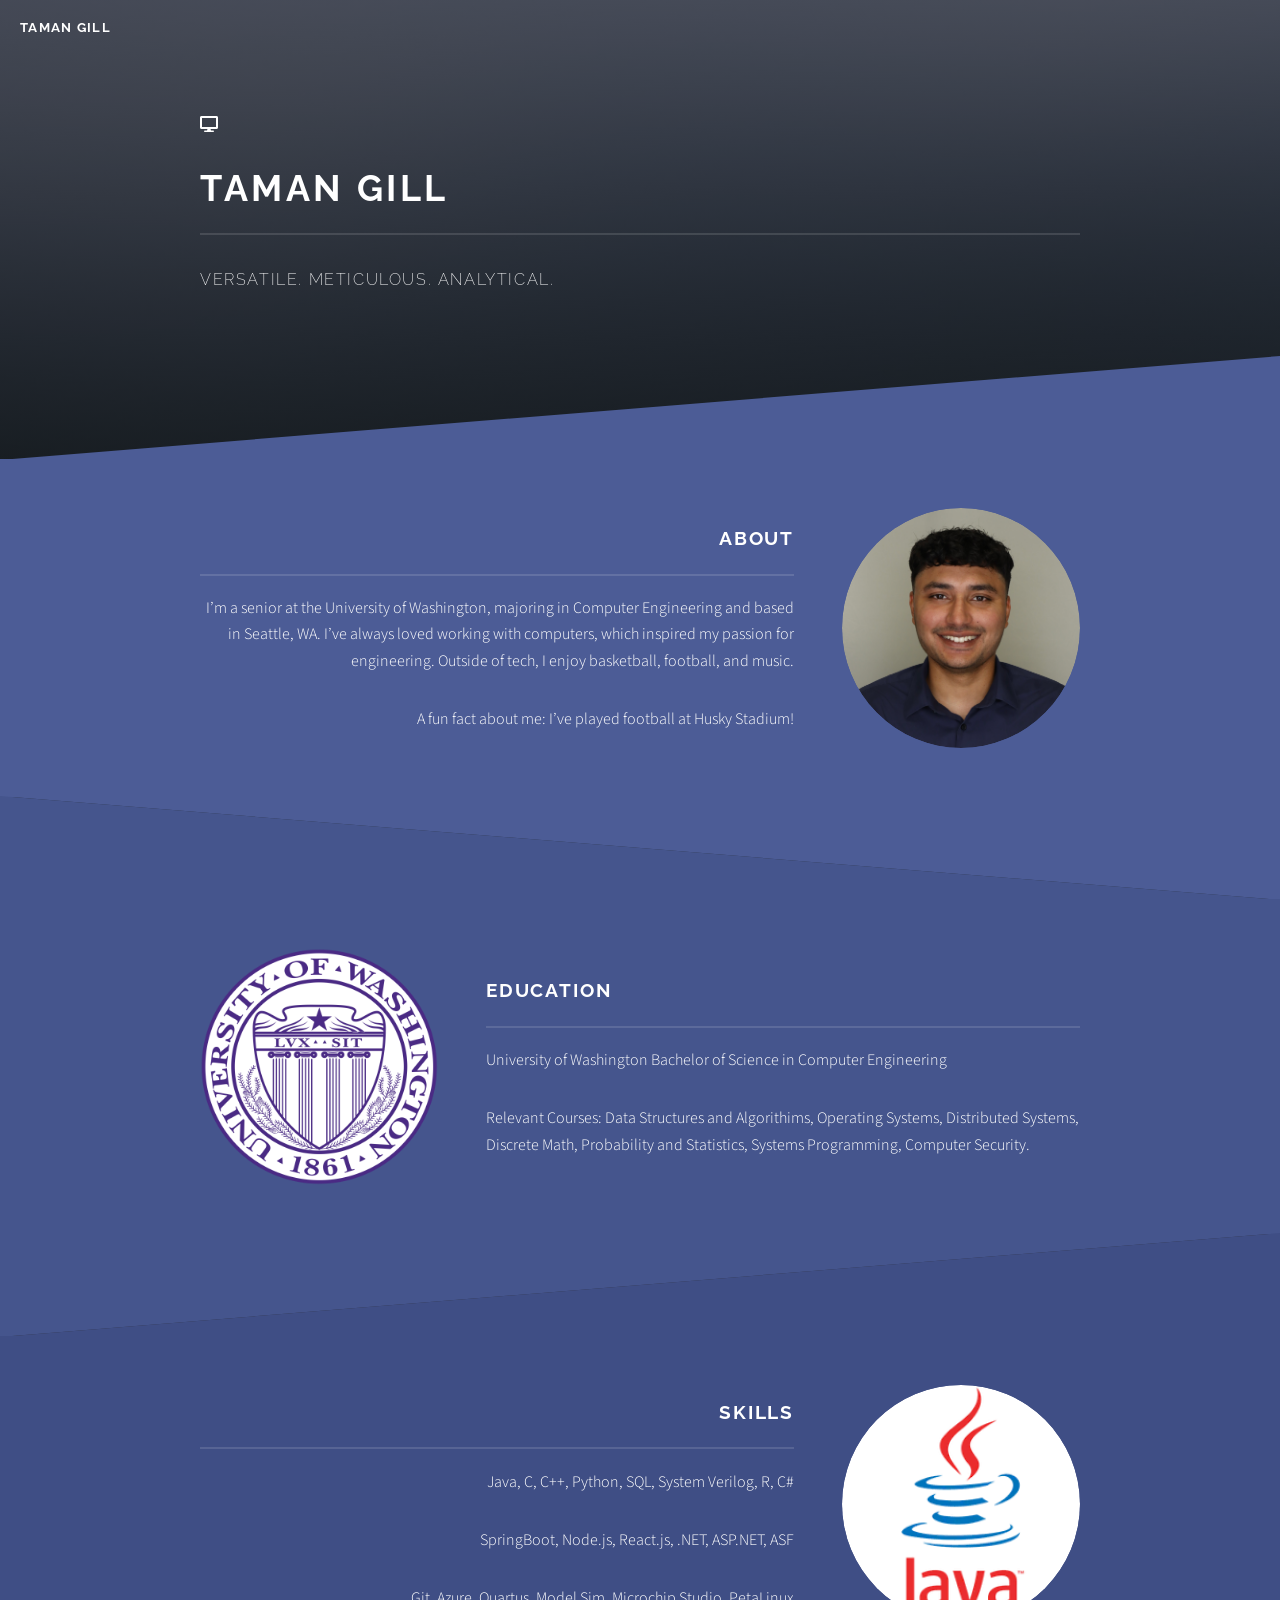
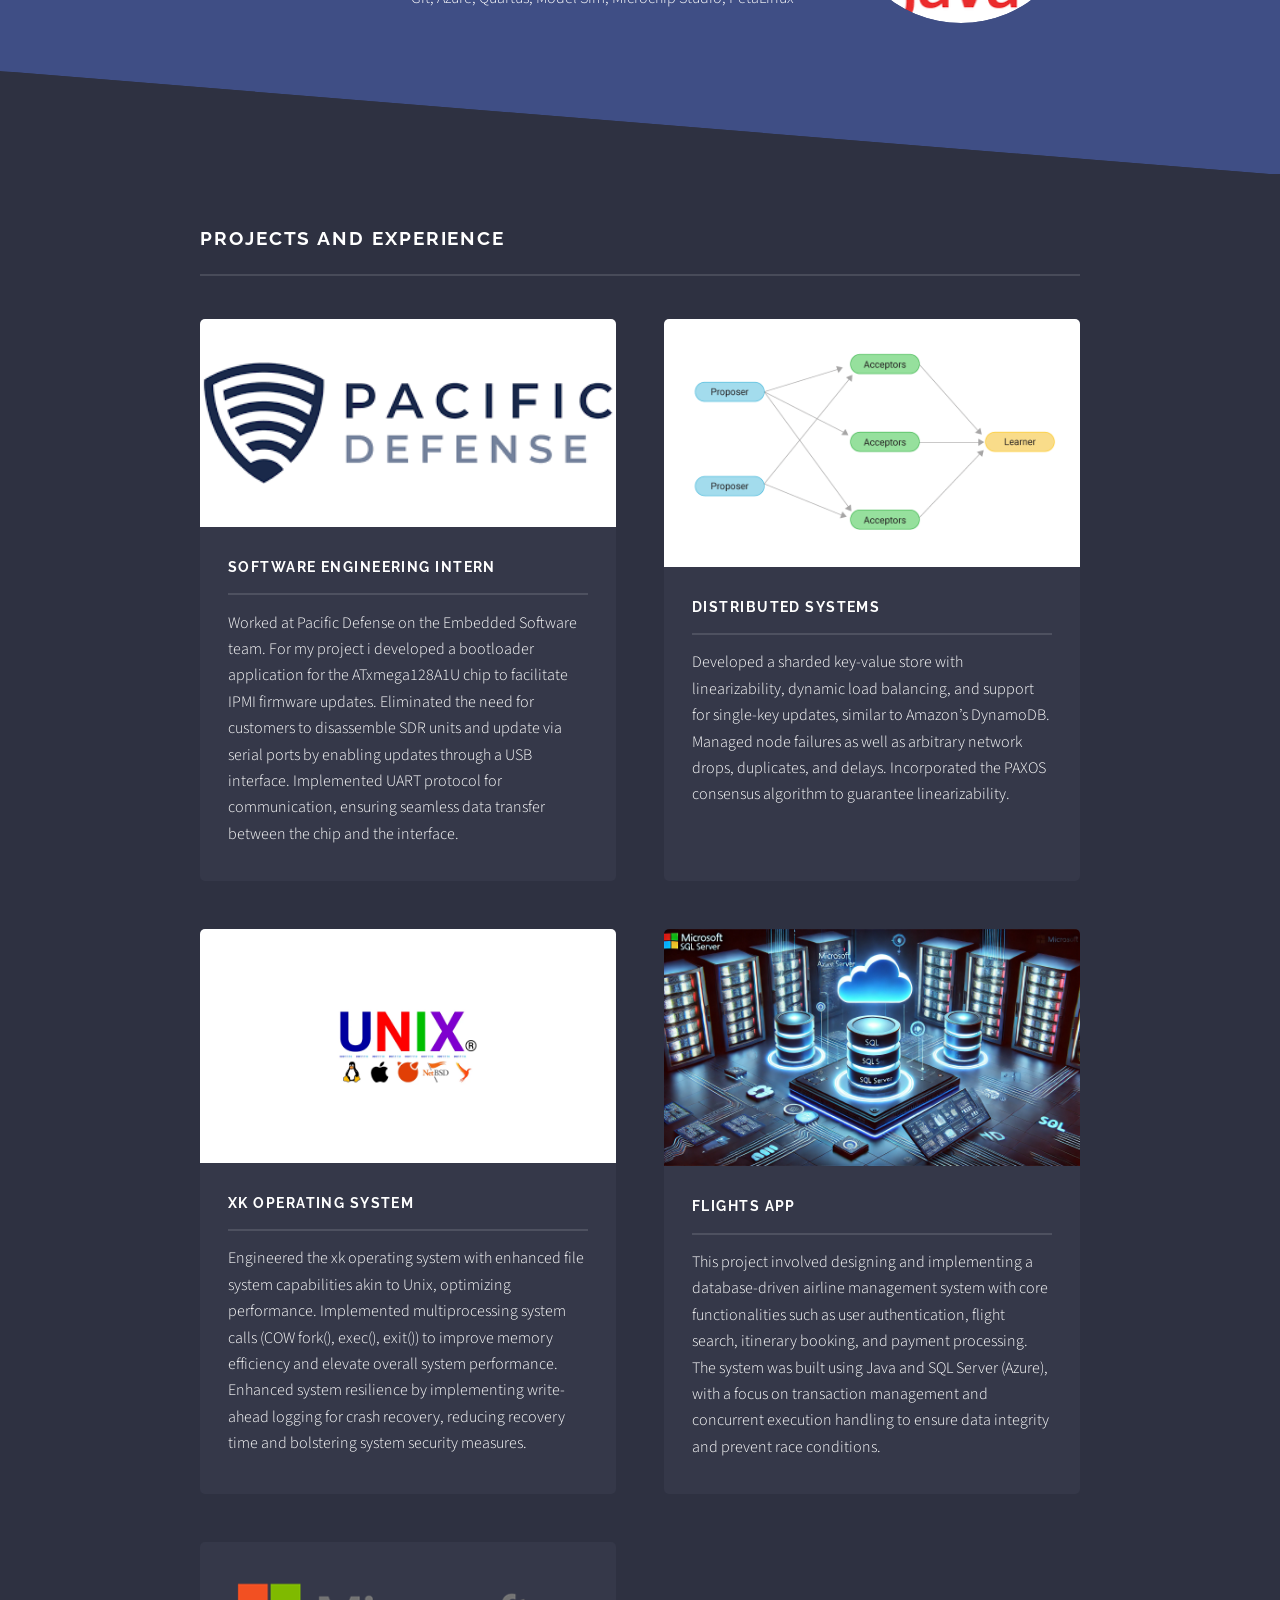
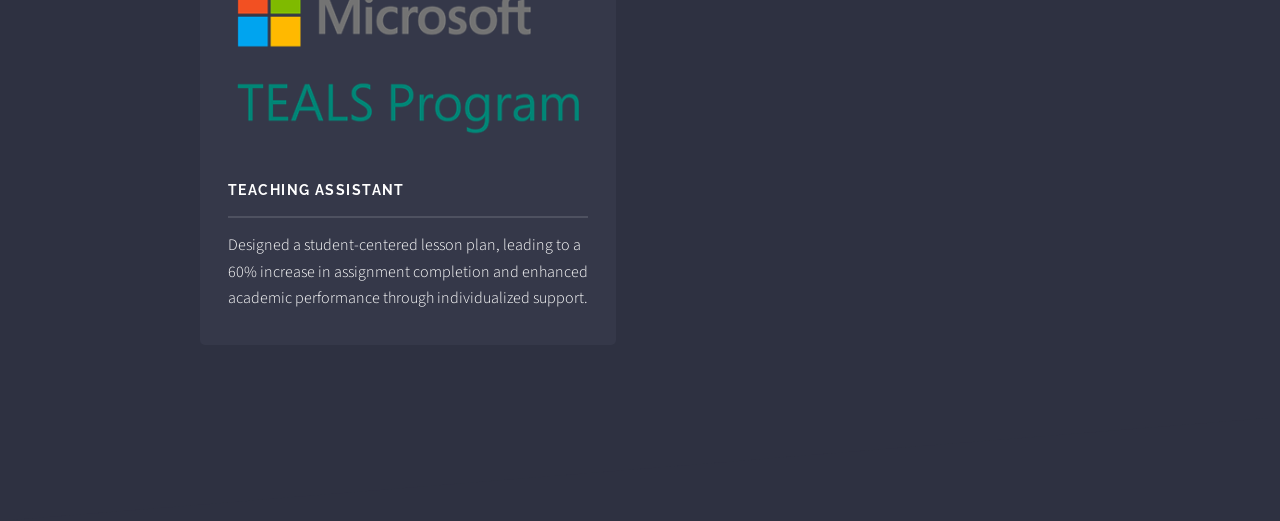
==== commit 8d93abeb: "removed footer, while developing form submission" ====
--- a/index.html
+++ b/index.html
@@ -147,7 +147,7 @@
 					</section>
 
 				<!-- Footer -->
-					<section id="footer">
+					<!-- <section id="footer">
 						<div class="inner">
 							<h2 class="major">Get in touch</h2>
 							<p>Cras mattis ante fermentum, malesuada neque vitae, eleifend erat. Phasellus non pulvinar erat. Fusce tincidunt, nisl eget mattis egestas, purus ipsum consequat orci, sit amet lobortis lorem lacus in tellus. Sed ac elementum arcu. Quisque placerat auctor laoreet.</p>
@@ -178,7 +178,7 @@
 								<li>&copy; Untitled Inc. All rights reserved.</li><li>Design: <a href="http://html5up.net">HTML5 UP</a></li>
 							</ul>
 						</div>
-					</section>
+					</section> -->
 
 			</div>
 
